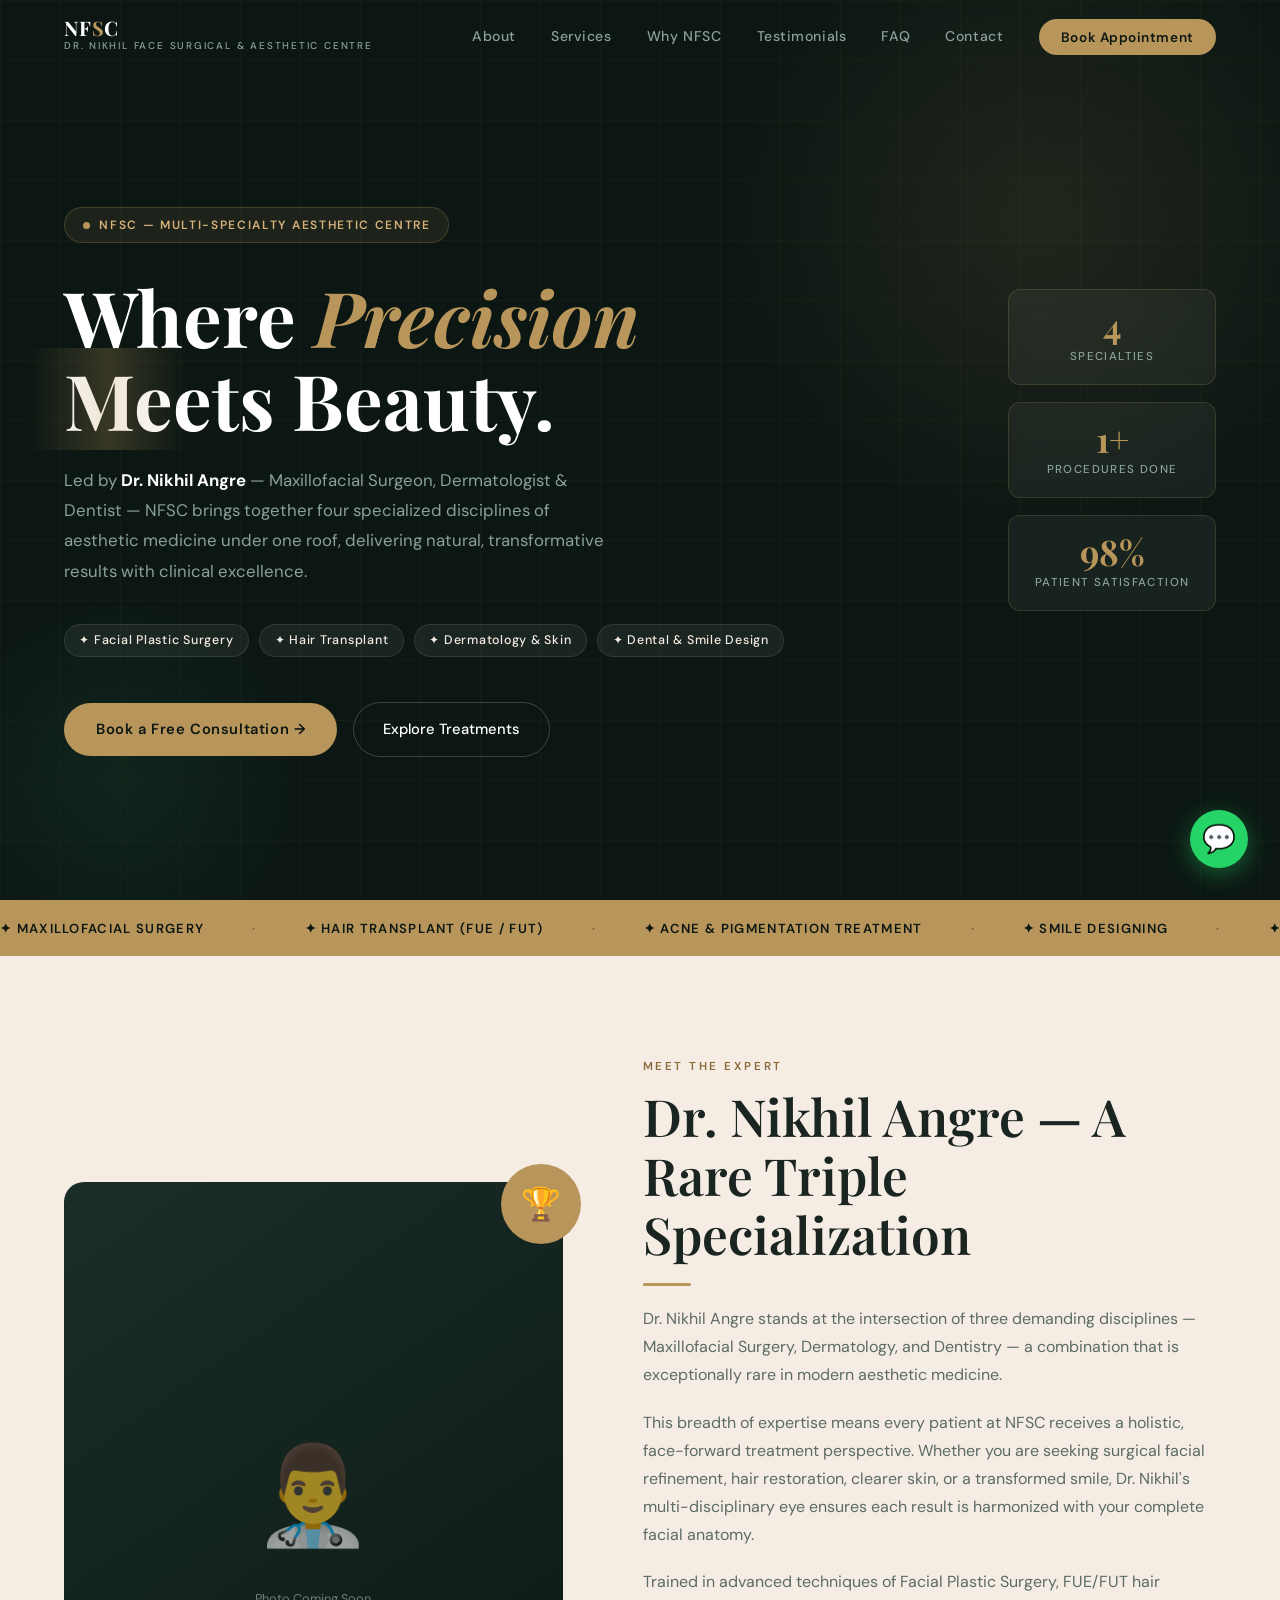
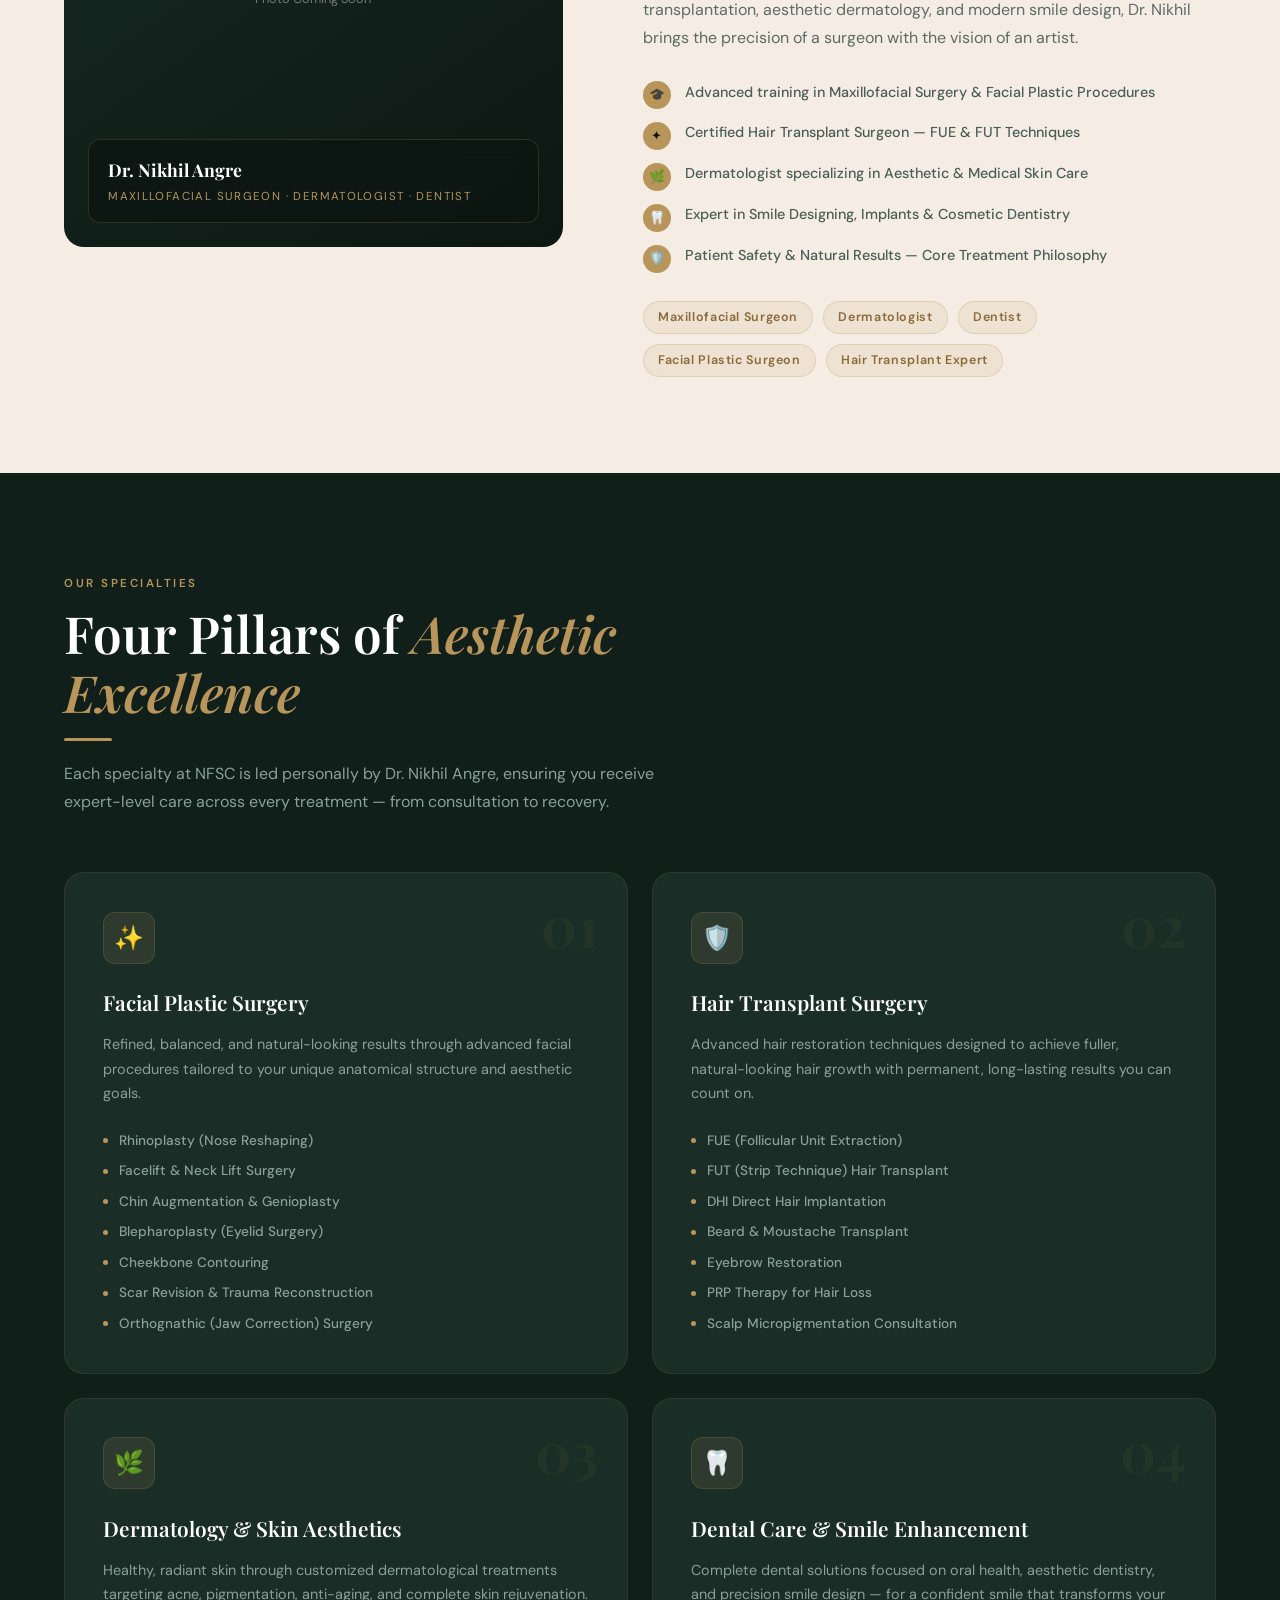
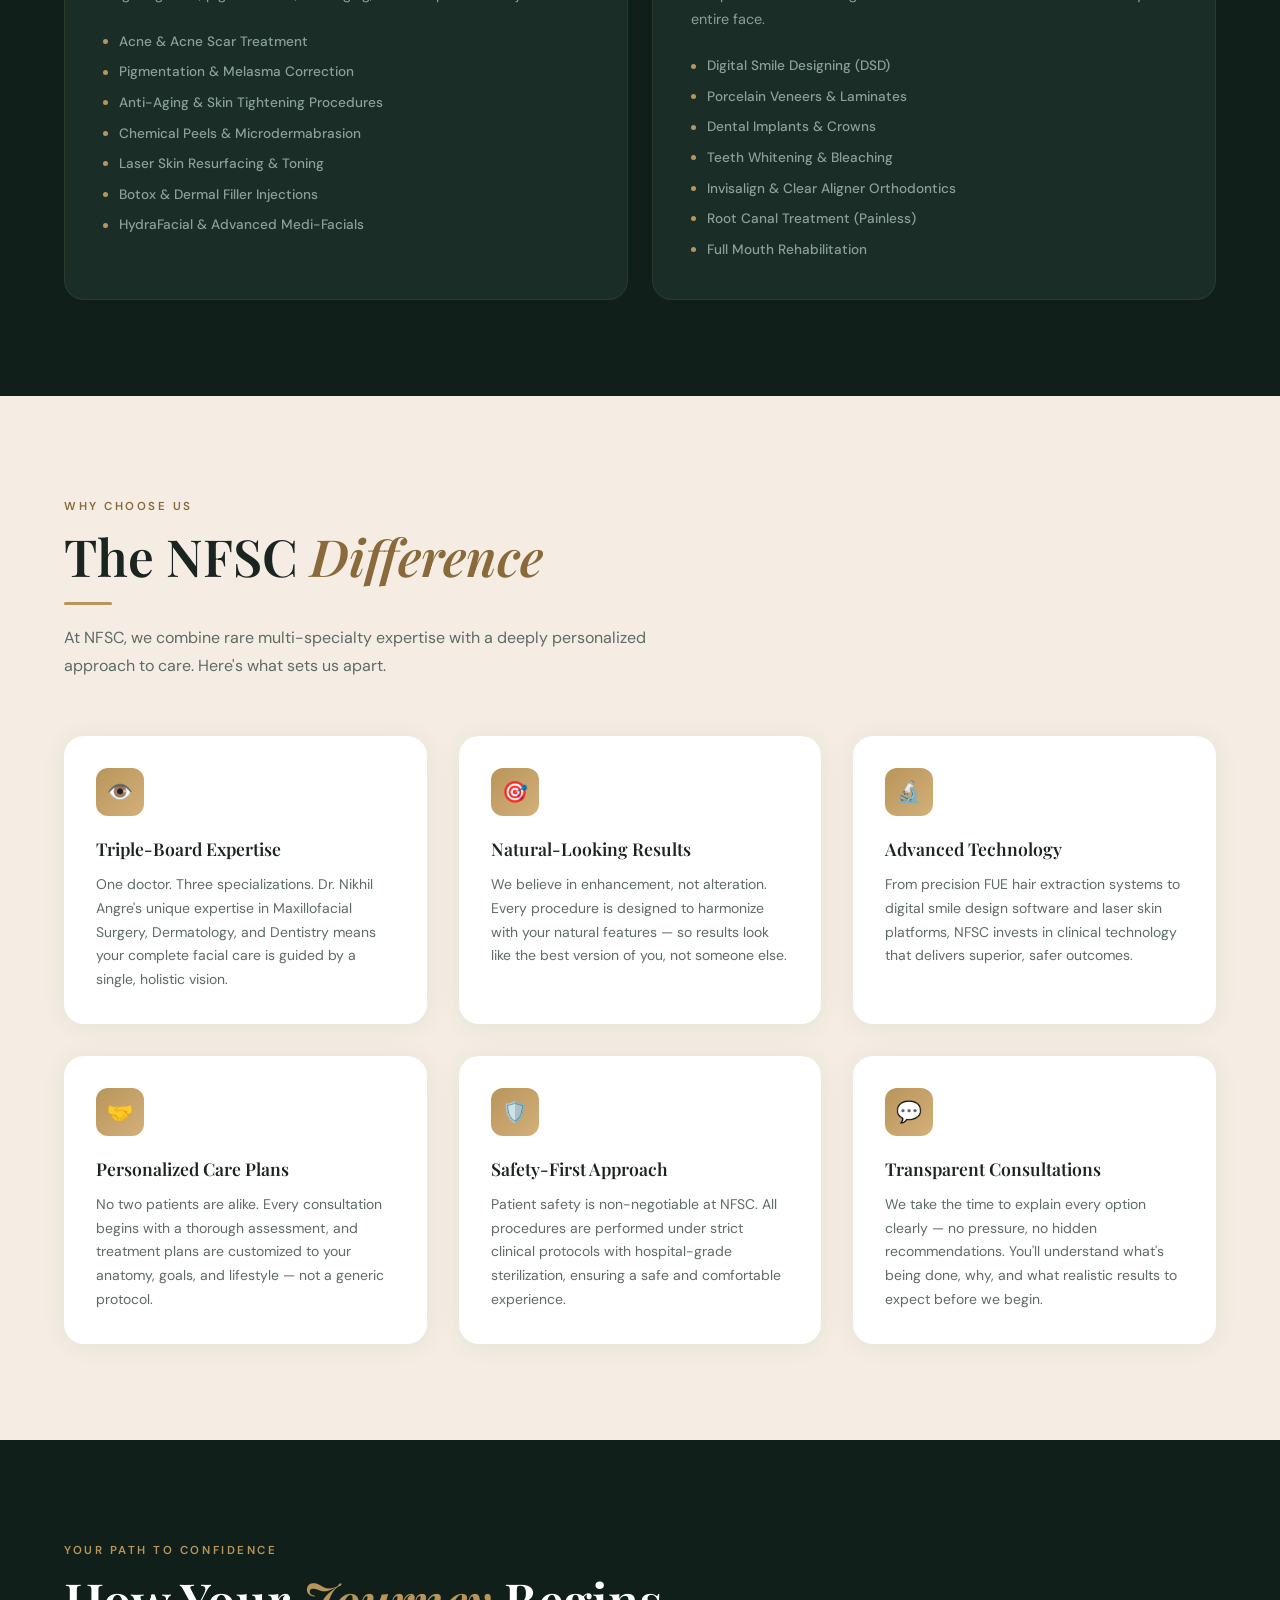
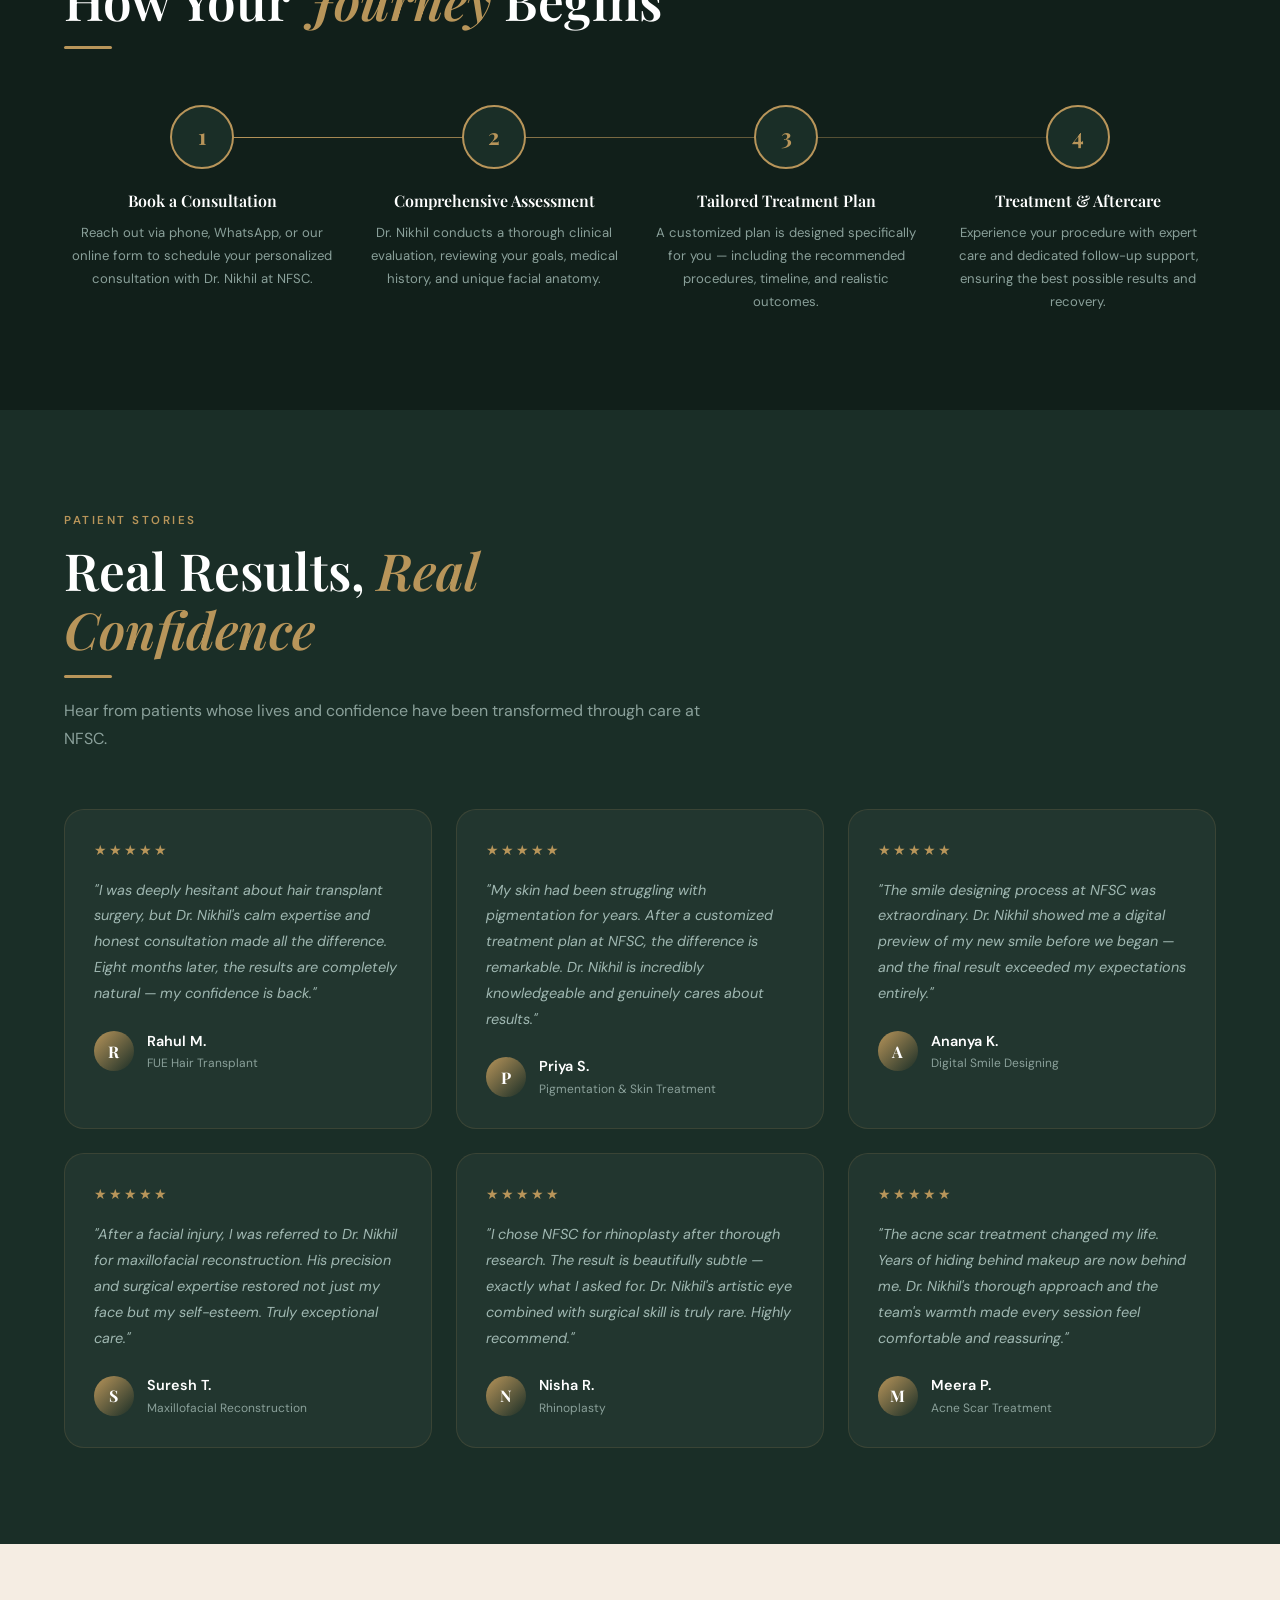
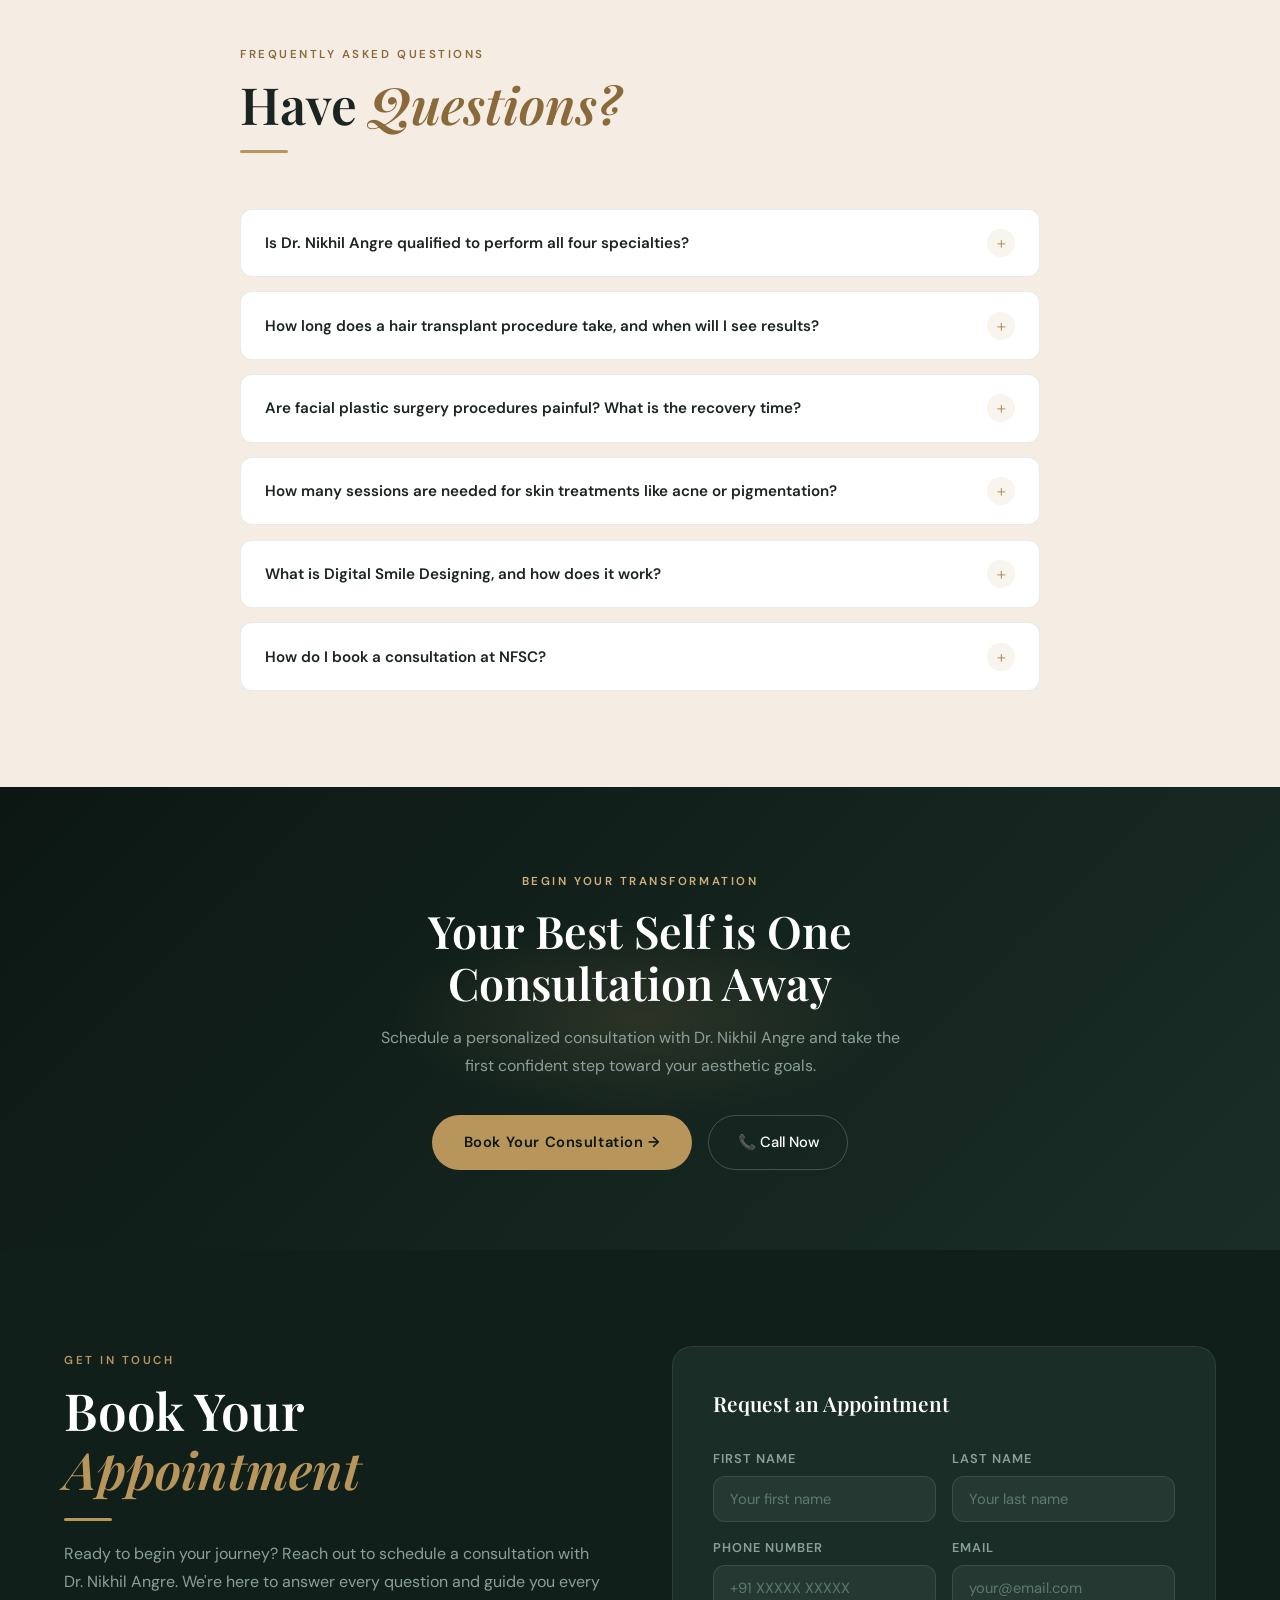
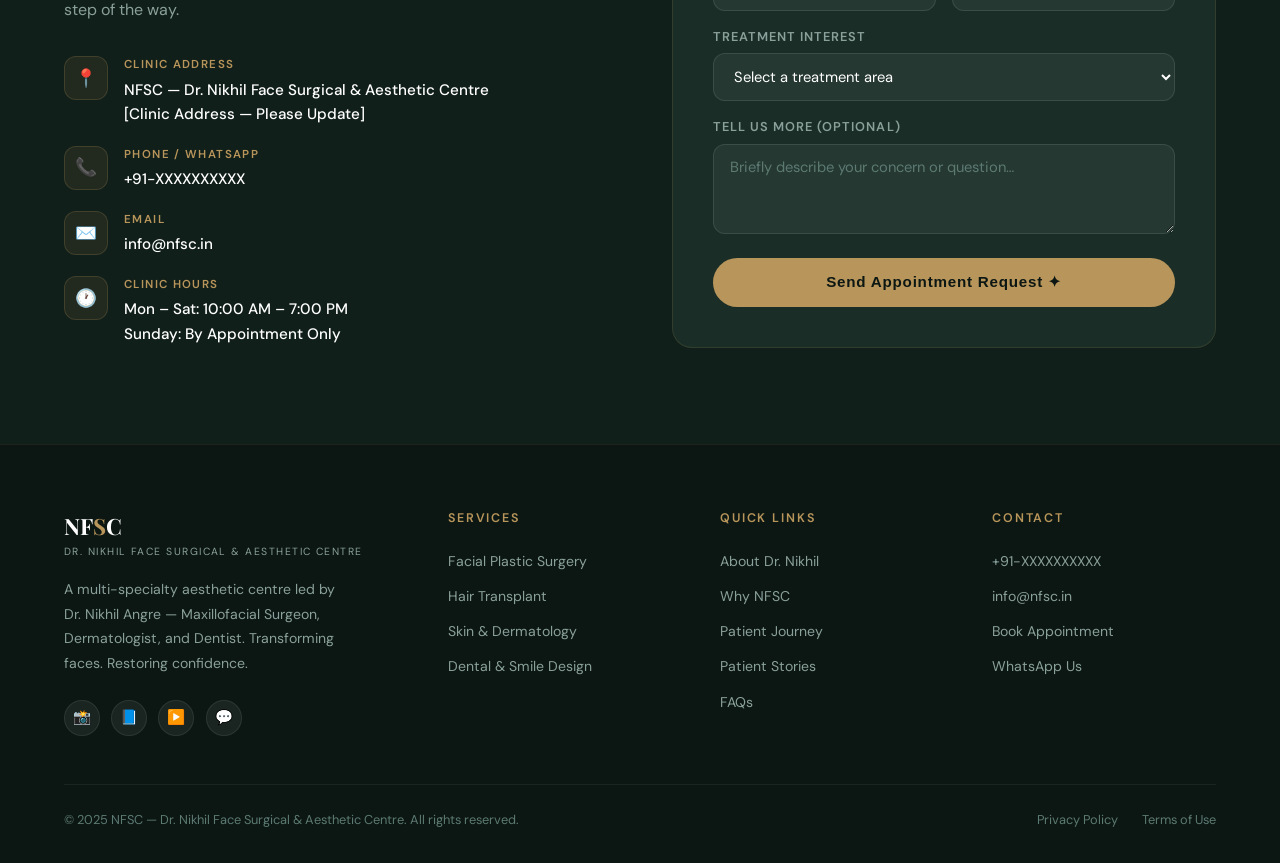
==== index.html @ 06b5d6fe "Rename index.html.html to index.html" ====
<!DOCTYPE html>
<html lang="en">
<head>
  <meta charset="UTF-8" />
  <meta name="viewport" content="width=device-width, initial-scale=1.0" />
  <title>NFSC | Dr. Nikhil Angre | Face Surgical & Aesthetic Centre</title>
  <meta name="description" content="NFSC – Dr. Nikhil Face Surgical & Aesthetic Centre. Expert Maxillofacial Surgery, Hair Transplant, Dermatology & Skin Care, and Dental Smile Enhancement by Dr. Nikhil Angre." />
  <meta name="keywords" content="Dr Nikhil Angre, NFSC, face surgical aesthetic centre, hair transplant, maxillofacial surgeon, dermatologist, dental, smile designing, skin care" />
  <link rel="preconnect" href="https://fonts.googleapis.com" />
  <link href="https://fonts.googleapis.com/css2?family=Playfair+Display:ital,wght@0,400;0,600;0,700;1,400;1,600&family=DM+Sans:opsz,wght@9..40,300;9..40,400;9..40,500;9..40,600&display=swap" rel="stylesheet" />
  <link rel="stylesheet" href="style.css" />
  <script type="application/ld+json">
  {
    "@context": "https://schema.org",
    "@type": "MedicalClinic",
    "name": "NFSC – Dr. Nikhil Face Surgical & Aesthetic Centre",
    "description": "Premium multi-specialty aesthetic centre offering Facial Plastic Surgery, Hair Transplant Surgery, Dermatology & Skin Aesthetics, and Dental Care & Smile Enhancement.",
    "url": "https://nfsc.in",
    "telephone": "+91-XXXXXXXXXX",
    "medicalSpecialty": ["Maxillofacial Surgery", "Dermatology", "Dentistry", "Hair Transplantation"],
    "physician": {
      "@type": "Physician",
      "name": "Dr. Nikhil Angre",
      "medicalSpecialty": ["Maxillofacial Surgery", "Dermatology", "Dentistry"]
    }
  }
  </script>
</head>
<body>

<div class="mobile-menu" id="mobileMenu">
  <button class="mobile-close" id="mobileClose">✕</button>
  <a href="#about" onclick="closeMobile()">About</a>
  <a href="#services" onclick="closeMobile()">Services</a>
  <a href="#why" onclick="closeMobile()">Why NFSC</a>
  <a href="#testimonials" onclick="closeMobile()">Testimonials</a>
  <a href="#faq" onclick="closeMobile()">FAQ</a>
  <a href="#contact" onclick="closeMobile()">Contact</a>
  <a href="#contact" class="btn-primary" onclick="closeMobile()" style="font-family:'DM Sans',sans-serif">Book Appointment</a>
</div>

<nav id="navbar">
  <a href="#" class="nav-logo">
    <span class="nav-logo-title">NF<span>S</span>C</span>
    <span class="nav-logo-sub">Dr. Nikhil Face Surgical & Aesthetic Centre</span>
  </a>
  <ul class="nav-links">
    <li><a href="#about">About</a></li>
    <li><a href="#services">Services</a></li>
    <li><a href="#why">Why NFSC</a></li>
    <li><a href="#testimonials">Testimonials</a></li>
    <li><a href="#faq">FAQ</a></li>
    <li><a href="#contact">Contact</a></li>
    <li><a href="#contact" class="nav-cta">Book Appointment</a></li>
  </ul>
  <div class="hamburger" id="hamburger" onclick="openMobile()">
    <span></span><span></span><span></span>
  </div>
</nav>

<section id="hero">
  <div class="hero-grid-bg"></div>
  <div class="hero-glow"></div>
  <div class="hero-glow2"></div>
  <div class="hero-content">
    <div class="hero-badge">
      <div class="hero-badge-dot"></div>
      <span>NFSC — Multi-Specialty Aesthetic Centre</span>
    </div>
    <h1 class="hero-title display">
      Where <em>Precision</em><br/>
      Meets <span class="hero-shimmer">Beauty.</span>
    </h1>
    <p class="hero-desc">
      Led by <strong style="color:var(--white)">Dr. Nikhil Angre</strong> — Maxillofacial Surgeon, Dermatologist & Dentist — NFSC brings together four specialized disciplines of aesthetic medicine under one roof, delivering natural, transformative results with clinical excellence.
    </p>
    <div class="hero-specialties">
      <span class="specialty-tag">✦ Facial Plastic Surgery</span>
      <span class="specialty-tag">✦ Hair Transplant</span>
      <span class="specialty-tag">✦ Dermatology & Skin</span>
      <span class="specialty-tag">✦ Dental & Smile Design</span>
    </div>
    <div class="hero-actions">
      <a href="#contact" class="btn-primary">Book a Free Consultation →</a>
      <a href="#services" class="btn-outline">Explore Treatments</a>
    </div>
  </div>
  <div class="hero-right">
    <div class="stat-pill">
      <div class="num">4</div>
      <div class="lbl">Specialties</div>
    </div>
    <div class="stat-pill">
      <div class="num">1K+</div>
      <div class="lbl">Procedures Done</div>
    </div>
    <div class="stat-pill">
      <div class="num">98%</div>
      <div class="lbl">Patient Satisfaction</div>
    </div>
  </div>
</section>

<div class="strip">
  <div class="strip-track" id="stripTrack">
    <div class="strip-item">✦ Maxillofacial Surgery</div>
    <div class="strip-item strip-sep">·</div>
    <div class="strip-item">✦ Hair Transplant (FUE / FUT)</div>
    <div class="strip-item strip-sep">·</div>
    <div class="strip-item">✦ Acne & Pigmentation Treatment</div>
    <div class="strip-item strip-sep">·</div>
    <div class="strip-item">✦ Smile Designing</div>
    <div class="strip-item strip-sep">·</div>
    <div class="strip-item">✦ Anti-Aging & Skin Rejuvenation</div>
    <div class="strip-item strip-sep">·</div>
    <div class="strip-item">✦ Dental Implants</div>
    <div class="strip-item strip-sep">·</div>
    <div class="strip-item">✦ Rhinoplasty & Chin Contouring</div>
    <div class="strip-item strip-sep">·</div>
    <div class="strip-item">✦ Laser Skin Treatments</div>
    <div class="strip-item strip-sep">·</div>
    <div class="strip-item">✦ Maxillofacial Surgery</div>
    <div class="strip-item strip-sep">·</div>
    <div class="strip-item">✦ Hair Transplant (FUE / FUT)</div>
    <div class="strip-item strip-sep">·</div>
    <div class="strip-item">✦ Acne & Pigmentation Treatment</div>
    <div class="strip-item strip-sep">·</div>
    <div class="strip-item">✦ Smile Designing</div>
    <div class="strip-item strip-sep">·</div>
    <div class="strip-item">✦ Anti-Aging & Skin Rejuvenation</div>
    <div class="strip-item strip-sep">·</div>
    <div class="strip-item">✦ Dental Implants</div>
    <div class="strip-item strip-sep">·</div>
    <div class="strip-item">✦ Rhinoplasty & Chin Contouring</div>
    <div class="strip-item strip-sep">·</div>
    <div class="strip-item">✦ Laser Skin Treatments</div>
    <div class="strip-item strip-sep">·</div>
  </div>
</div>

<section id="about" class="section-light">
  <div class="container">
    <div class="about-grid">
      <div class="about-photo-wrap fade-up">
        <div class="about-photo">
          <div class="about-photo-inner">
            <div class="doctor-icon">👨‍⚕️</div>
            <p style="color:rgba(255,255,255,0.4);font-size:0.8rem;">Photo Coming Soon</p>
          </div>
          <div class="about-photo-label">
            <div class="name">Dr. Nikhil Angre</div>
            <div class="title">Maxillofacial Surgeon · Dermatologist · Dentist</div>
          </div>
        </div>
        <div class="about-accent">🏆</div>
      </div>
      <div class="about-text fade-up">
        <span class="eyebrow">Meet the Expert</span>
        <h2>Dr. Nikhil Angre — A Rare Triple Specialization</h2>
        <div class="divider-line"></div>
        <p>Dr. Nikhil Angre stands at the intersection of three demanding disciplines — Maxillofacial Surgery, Dermatology, and Dentistry — a combination that is exceptionally rare in modern aesthetic medicine.</p>
        <p>This breadth of expertise means every patient at NFSC receives a holistic, face-forward treatment perspective. Whether you are seeking surgical facial refinement, hair restoration, clearer skin, or a transformed smile, Dr. Nikhil's multi-disciplinary eye ensures each result is harmonized with your complete facial anatomy.</p>
        <p>Trained in advanced techniques of Facial Plastic Surgery, FUE/FUT hair transplantation, aesthetic dermatology, and modern smile design, Dr. Nikhil brings the precision of a surgeon with the vision of an artist.</p>
        <ul class="credential-list">
          <li><span class="cred-icon">🎓</span> Advanced training in Maxillofacial Surgery & Facial Plastic Procedures</li>
          <li><span class="cred-icon">✦</span> Certified Hair Transplant Surgeon — FUE & FUT Techniques</li>
          <li><span class="cred-icon">🌿</span> Dermatologist specializing in Aesthetic & Medical Skin Care</li>
          <li><span class="cred-icon">🦷</span> Expert in Smile Designing, Implants & Cosmetic Dentistry</li>
          <li><span class="cred-icon">🛡️</span> Patient Safety & Natural Results — Core Treatment Philosophy</li>
        </ul>
        <div class="about-tags">
          <span class="about-tag">Maxillofacial Surgeon</span>
          <span class="about-tag">Dermatologist</span>
          <span class="about-tag">Dentist</span>
          <span class="about-tag">Facial Plastic Surgeon</span>
          <span class="about-tag">Hair Transplant Expert</span>
        </div>
      </div>
    </div>
  </div>
</section>

<section id="services" class="section-dark">
  <div class="container">
    <div class="section-header fade-up">
      <span class="eyebrow">Our Specialties</span>
      <h2>Four Pillars of <em class="display" style="font-style:italic;color:var(--amber)">Aesthetic Excellence</em></h2>
      <div class="divider-line"></div>
      <p>Each specialty at NFSC is led personally by Dr. Nikhil Angre, ensuring you receive expert-level care across every treatment — from consultation to recovery.</p>
    </div>
    <div class="services-grid">

      <div class="service-card fade-up">
        <div class="service-card-num">01</div>
        <div class="service-card-icon">✨</div>
        <h3>Facial Plastic Surgery</h3>
        <p>Refined, balanced, and natural-looking results through advanced facial procedures tailored to your unique anatomical structure and aesthetic goals.</p>
        <ul class="sub-service-list">
          <li>Rhinoplasty (Nose Reshaping)</li>
          <li>Facelift & Neck Lift Surgery</li>
          <li>Chin Augmentation & Genioplasty</li>
          <li>Blepharoplasty (Eyelid Surgery)</li>
          <li>Cheekbone Contouring</li>
          <li>Scar Revision & Trauma Reconstruction</li>
          <li>Orthognathic (Jaw Correction) Surgery</li>
        </ul>
      </div>

      <div class="service-card fade-up">
        <div class="service-card-num">02</div>
        <div class="service-card-icon">🛡️</div>
        <h3>Hair Transplant Surgery</h3>
        <p>Advanced hair restoration techniques designed to achieve fuller, natural-looking hair growth with permanent, long-lasting results you can count on.</p>
        <ul class="sub-service-list">
          <li>FUE (Follicular Unit Extraction)</li>
          <li>FUT (Strip Technique) Hair Transplant</li>
          <li>DHI Direct Hair Implantation</li>
          <li>Beard & Moustache Transplant</li>
          <li>Eyebrow Restoration</li>
          <li>PRP Therapy for Hair Loss</li>
          <li>Scalp Micropigmentation Consultation</li>
        </ul>
      </div>

      <div class="service-card fade-up">
        <div class="service-card-num">03</div>
        <div class="service-card-icon">🌿</div>
        <h3>Dermatology & Skin Aesthetics</h3>
        <p>Healthy, radiant skin through customized dermatological treatments targeting acne, pigmentation, anti-aging, and complete skin rejuvenation.</p>
        <ul class="sub-service-list">
          <li>Acne & Acne Scar Treatment</li>
          <li>Pigmentation & Melasma Correction</li>
          <li>Anti-Aging & Skin Tightening Procedures</li>
          <li>Chemical Peels & Microdermabrasion</li>
          <li>Laser Skin Resurfacing & Toning</li>
          <li>Botox & Dermal Filler Injections</li>
          <li>HydraFacial & Advanced Medi-Facials</li>
        </ul>
      </div>

      <div class="service-card fade-up">
        <div class="service-card-num">04</div>
        <div class="service-card-icon">🦷</div>
        <h3>Dental Care & Smile Enhancement</h3>
        <p>Complete dental solutions focused on oral health, aesthetic dentistry, and precision smile design — for a confident smile that transforms your entire face.</p>
        <ul class="sub-service-list">
          <li>Digital Smile Designing (DSD)</li>
          <li>Porcelain Veneers & Laminates</li>
          <li>Dental Implants & Crowns</li>
          <li>Teeth Whitening & Bleaching</li>
          <li>Invisalign & Clear Aligner Orthodontics</li>
          <li>Root Canal Treatment (Painless)</li>
          <li>Full Mouth Rehabilitation</li>
        </ul>
      </div>

    </div>
  </div>
</section>

<section id="why" class="section-light">
  <div class="container">
    <div class="section-header fade-up">
      <span class="eyebrow">Why Choose Us</span>
      <h2>The NFSC <em class="display" style="font-style:italic;color:#8A6A3A">Difference</em></h2>
      <div class="divider-line"></div>
      <p>At NFSC, we combine rare multi-specialty expertise with a deeply personalized approach to care. Here's what sets us apart.</p>
    </div>
    <div class="why-grid">
      <div class="why-card fade-up">
        <div class="why-icon">👁️</div>
        <h3>Triple-Board Expertise</h3>
        <p>One doctor. Three specializations. Dr. Nikhil Angre's unique expertise in Maxillofacial Surgery, Dermatology, and Dentistry means your complete facial care is guided by a single, holistic vision.</p>
      </div>
      <div class="why-card fade-up">
        <div class="why-icon">🎯</div>
        <h3>Natural-Looking Results</h3>
        <p>We believe in enhancement, not alteration. Every procedure is designed to harmonize with your natural features — so results look like the best version of you, not someone else.</p>
      </div>
      <div class="why-card fade-up">
        <div class="why-icon">🔬</div>
        <h3>Advanced Technology</h3>
        <p>From precision FUE hair extraction systems to digital smile design software and laser skin platforms, NFSC invests in clinical technology that delivers superior, safer outcomes.</p>
      </div>
      <div class="why-card fade-up">
        <div class="why-icon">🤝</div>
        <h3>Personalized Care Plans</h3>
        <p>No two patients are alike. Every consultation begins with a thorough assessment, and treatment plans are customized to your anatomy, goals, and lifestyle — not a generic protocol.</p>
      </div>
      <div class="why-card fade-up">
        <div class="why-icon">🛡️</div>
        <h3>Safety-First Approach</h3>
        <p>Patient safety is non-negotiable at NFSC. All procedures are performed under strict clinical protocols with hospital-grade sterilization, ensuring a safe and comfortable experience.</p>
      </div>
      <div class="why-card fade-up">
        <div class="why-icon">💬</div>
        <h3>Transparent Consultations</h3>
        <p>We take the time to explain every option clearly — no pressure, no hidden recommendations. You'll understand what's being done, why, and what realistic results to expect before we begin.</p>
      </div>
    </div>
  </div>
</section>

<section id="journey" class="section-dark">
  <div class="container">
    <div class="section-header fade-up" style="max-width:100%">
      <span class="eyebrow">Your Path to Confidence</span>
      <h2>How Your <em class="display" style="font-style:italic;color:var(--amber)">Journey</em> Begins</h2>
      <div class="divider-line"></div>
    </div>
    <div class="journey-steps">
      <div class="journey-step fade-up">
        <div class="step-circle">1</div>
        <h3>Book a Consultation</h3>
        <p>Reach out via phone, WhatsApp, or our online form to schedule your personalized consultation with Dr. Nikhil at NFSC.</p>
      </div>
      <div class="journey-step fade-up">
        <div class="step-circle">2</div>
        <h3>Comprehensive Assessment</h3>
        <p>Dr. Nikhil conducts a thorough clinical evaluation, reviewing your goals, medical history, and unique facial anatomy.</p>
      </div>
      <div class="journey-step fade-up">
        <div class="step-circle">3</div>
        <h3>Tailored Treatment Plan</h3>
        <p>A customized plan is designed specifically for you — including the recommended procedures, timeline, and realistic outcomes.</p>
      </div>
      <div class="journey-step fade-up">
        <div class="step-circle">4</div>
        <h3>Treatment & Aftercare</h3>
        <p>Experience your procedure with expert care and dedicated follow-up support, ensuring the best possible results and recovery.</p>
      </div>
    </div>
  </div>
</section>

<section id="testimonials" class="section-forest">
  <div class="container">
    <div class="section-header fade-up">
      <span class="eyebrow">Patient Stories</span>
      <h2>Real Results, <em class="display" style="font-style:italic;color:var(--amber)">Real Confidence</em></h2>
      <div class="divider-line"></div>
      <p>Hear from patients whose lives and confidence have been transformed through care at NFSC.</p>
    </div>
    <div class="testi-grid">
      <div class="testi-card fade-up">
        <div class="testi-stars">★★★★★</div>
        <p class="testi-text">"I was deeply hesitant about hair transplant surgery, but Dr. Nikhil's calm expertise and honest consultation made all the difference. Eight months later, the results are completely natural — my confidence is back."</p>
        <div class="testi-author">
          <div class="testi-avatar">R</div>
          <div>
            <div class="testi-name">Rahul M.</div>
            <div class="testi-proc">FUE Hair Transplant</div>
          </div>
        </div>
      </div>
      <div class="testi-card fade-up">
        <div class="testi-stars">★★★★★</div>
        <p class="testi-text">"My skin had been struggling with pigmentation for years. After a customized treatment plan at NFSC, the difference is remarkable. Dr. Nikhil is incredibly knowledgeable and genuinely cares about results."</p>
        <div class="testi-author">
          <div class="testi-avatar">P</div>
          <div>
            <div class="testi-name">Priya S.</div>
            <div class="testi-proc">Pigmentation & Skin Treatment</div>
          </div>
        </div>
      </div>
      <div class="testi-card fade-up">
        <div class="testi-stars">★★★★★</div>
        <p class="testi-text">"The smile designing process at NFSC was extraordinary. Dr. Nikhil showed me a digital preview of my new smile before we began — and the final result exceeded my expectations entirely."</p>
        <div class="testi-author">
          <div class="testi-avatar">A</div>
          <div>
            <div class="testi-name">Ananya K.</div>
            <div class="testi-proc">Digital Smile Designing</div>
          </div>
        </div>
      </div>
      <div class="testi-card fade-up">
        <div class="testi-stars">★★★★★</div>
        <p class="testi-text">"After a facial injury, I was referred to Dr. Nikhil for maxillofacial reconstruction. His precision and surgical expertise restored not just my face but my self-esteem. Truly exceptional care."</p>
        <div class="testi-author">
          <div class="testi-avatar">S</div>
          <div>
            <div class="testi-name">Suresh T.</div>
            <div class="testi-proc">Maxillofacial Reconstruction</div>
          </div>
        </div>
      </div>
      <div class="testi-card fade-up">
        <div class="testi-stars">★★★★★</div>
        <p class="testi-text">"I chose NFSC for rhinoplasty after thorough research. The result is beautifully subtle — exactly what I asked for. Dr. Nikhil's artistic eye combined with surgical skill is truly rare. Highly recommend."</p>
        <div class="testi-author">
          <div class="testi-avatar">N</div>
          <div>
            <div class="testi-name">Nisha R.</div>
            <div class="testi-proc">Rhinoplasty</div>
          </div>
        </div>
      </div>
      <div class="testi-card fade-up">
        <div class="testi-stars">★★★★★</div>
        <p class="testi-text">"The acne scar treatment changed my life. Years of hiding behind makeup are now behind me. Dr. Nikhil's thorough approach and the team's warmth made every session feel comfortable and reassuring."</p>
        <div class="testi-author">
          <div class="testi-avatar">M</div>
          <div>
            <div class="testi-name">Meera P.</div>
            <div class="testi-proc">Acne Scar Treatment</div>
          </div>
        </div>
      </div>
    </div>
  </div>
</section>

<section id="faq" class="section-light">
  <div class="container" style="max-width:800px">
    <div class="section-header fade-up">
      <span class="eyebrow">Frequently Asked Questions</span>
      <h2>Have <em class="display" style="font-style:italic;color:#8A6A3A">Questions?</em></h2>
      <div class="divider-line"></div>
    </div>
    <div class="faq-list">
      <div class="faq-item">
        <button class="faq-q" onclick="toggleFAQ(this)">
          Is Dr. Nikhil Angre qualified to perform all four specialties?
          <span class="faq-arrow">+</span>
        </button>
        <div class="faq-a">Yes. Dr. Nikhil Angre holds advanced qualifications and training across Maxillofacial Surgery, Dermatology, and Dentistry. His multi-specialty training allows him to approach each patient's aesthetic goals with a comprehensive understanding of facial anatomy, skin science, and dental structure — a combination that is extremely rare.</div>
      </div>
      <div class="faq-item">
        <button class="faq-q" onclick="toggleFAQ(this)">
          How long does a hair transplant procedure take, and when will I see results?
          <span class="faq-arrow">+</span>
        </button>
        <div class="faq-a">A typical FUE hair transplant session takes 6–8 hours depending on the number of grafts needed. Initial hair shedding (shock loss) is normal and occurs within 2–4 weeks. New hair growth begins around 3–4 months, with full, natural results typically visible at 12–15 months post-procedure.</div>
      </div>
      <div class="faq-item">
        <button class="faq-q" onclick="toggleFAQ(this)">
          Are facial plastic surgery procedures painful? What is the recovery time?
          <span class="faq-arrow">+</span>
        </button>
        <div class="faq-a">Procedures are performed under appropriate anesthesia, ensuring you experience no pain during the surgery. Recovery varies by procedure — minor treatments may require just a few days, while surgeries like rhinoplasty or facelift may have a recovery period of 2–3 weeks. Dr. Nikhil will discuss your specific recovery plan in detail during consultation.</div>
      </div>
      <div class="faq-item">
        <button class="faq-q" onclick="toggleFAQ(this)">
          How many sessions are needed for skin treatments like acne or pigmentation?
          <span class="faq-arrow">+</span>
        </button>
        <div class="faq-a">The number of sessions varies based on the skin concern, its severity, and your skin's response to treatment. Generally, most conditions like acne or pigmentation show significant improvement after 4–8 sessions. A personalized treatment schedule will be outlined during your skin consultation at NFSC.</div>
      </div>
      <div class="faq-item">
        <button class="faq-q" onclick="toggleFAQ(this)">
          What is Digital Smile Designing, and how does it work?
          <span class="faq-arrow">+</span>
        </button>
        <div class="faq-a">Digital Smile Designing (DSD) is a planning tool that uses photos and digital software to visualize your new smile before any dental work begins. Dr. Nikhil uses DSD to show you an accurate preview of proposed veneers, whitening, or alignment changes, allowing you to co-design your ideal smile with full transparency.</div>
      </div>
      <div class="faq-item">
        <button class="faq-q" onclick="toggleFAQ(this)">
          How do I book a consultation at NFSC?
          <span class="faq-arrow">+</span>
        </button>
        <div class="faq-a">You can book a consultation by filling in the contact form on this page, calling or WhatsApp messaging us directly at the number listed below, or visiting the clinic in person. We recommend booking in advance as appointments fill quickly. Initial consultations are conducted personally by Dr. Nikhil Angre.</div>
      </div>
    </div>
  </div>
</section>

<section id="cta-banner">
  <div class="cta-banner-glow"></div>
  <div class="container" style="text-align:center">
    <span class="eyebrow fade-up" style="color:var(--amber-lt)">Begin Your Transformation</span>
    <h2 class="fade-up" style="margin:0.8rem auto 1rem;max-width:680px">
      Your Best Self is One Consultation Away
    </h2>
    <p class="fade-up" style="max-width:520px;margin:0 auto 2.2rem;color:var(--mist)">Schedule a personalized consultation with Dr. Nikhil Angre and take the first confident step toward your aesthetic goals.</p>
    <div class="cta-actions fade-up">
      <a href="#contact" class="btn-primary">Book Your Consultation →</a>
      <a href="tel:+91XXXXXXXXXX" class="btn-outline">📞 Call Now</a>
    </div>
  </div>
</section>

<section id="contact" class="section-dark">
  <div class="container">
    <div class="contact-grid">
      <div class="contact-info fade-up">
        <span class="eyebrow">Get in Touch</span>
        <h2>Book Your <em class="display" style="font-style:italic;color:var(--amber)">Appointment</em></h2>
        <div class="divider-line"></div>
        <p>Ready to begin your journey? Reach out to schedule a consultation with Dr. Nikhil Angre. We're here to answer every question and guide you every step of the way.</p>
        <div class="contact-items">
          <div class="contact-item">
            <div class="contact-icon">📍</div>
            <div>
              <div class="contact-item-label">Clinic Address</div>
              <div class="contact-item-value">NFSC — Dr. Nikhil Face Surgical & Aesthetic Centre<br/>[Clinic Address — Please Update]</div>
            </div>
          </div>
          <div class="contact-item">
            <div class="contact-icon">📞</div>
            <div>
              <div class="contact-item-label">Phone / WhatsApp</div>
              <div class="contact-item-value"><a href="tel:+91XXXXXXXXXX">+91-XXXXXXXXXX</a></div>
            </div>
          </div>
          <div class="contact-item">
            <div class="contact-icon">✉️</div>
            <div>
              <div class="contact-item-label">Email</div>
              <div class="contact-item-value"><a href="mailto:info@nfsc.in">info@nfsc.in</a></div>
            </div>
          </div>
          <div class="contact-item">
            <div class="contact-icon">🕐</div>
            <div>
              <div class="contact-item-label">Clinic Hours</div>
              <div class="contact-item-value">Mon – Sat: 10:00 AM – 7:00 PM<br/>Sunday: By Appointment Only</div>
            </div>
          </div>
        </div>
      </div>
      <div class="contact-form-wrap fade-up">
        <div class="form-title">Request an Appointment</div>
        <div class="form-row">
          <div class="form-group">
            <label>First Name</label>
            <input type="text" placeholder="Your first name" />
          </div>
          <div class="form-group">
            <label>Last Name</label>
            <input type="text" placeholder="Your last name" />
          </div>
        </div>
        <div class="form-row">
          <div class="form-group">
            <label>Phone Number</label>
            <input type="tel" placeholder="+91 XXXXX XXXXX" />
          </div>
          <div class="form-group">
            <label>Email</label>
            <input type="email" placeholder="your@email.com" />
          </div>
        </div>
        <div class="form-group">
          <label>Treatment Interest</label>
          <select>
            <option value="" disabled selected>Select a treatment area</option>
            <option>Facial Plastic Surgery</option>
            <option>Hair Transplant Surgery</option>
            <option>Dermatology & Skin Treatment</option>
            <option>Dental Care & Smile Designing</option>
            <option>General Consultation</option>
          </select>
        </div>
        <div class="form-group">
          <label>Tell Us More (Optional)</label>
          <textarea placeholder="Briefly describe your concern or question…"></textarea>
        </div>
        <button class="form-submit" onclick="handleSubmit(this)">Send Appointment Request ✦</button>
      </div>
    </div>
  </div>
</section>

<footer>
  <div class="container">
    <div class="footer-grid">
      <div class="footer-brand">
        <div>
          <div class="footer-logo-text">NF<span>S</span>C</div>
          <div class="footer-logo-sub">Dr. Nikhil Face Surgical & Aesthetic Centre</div>
        </div>
        <p>A multi-specialty aesthetic centre led by Dr. Nikhil Angre — Maxillofacial Surgeon, Dermatologist, and Dentist. Transforming faces. Restoring confidence.</p>
        <div class="social-row">
          <a class="social-link" href="#" title="Instagram" aria-label="Instagram">📸</a>
          <a class="social-link" href="#" title="Facebook" aria-label="Facebook">📘</a>
          <a class="social-link" href="#" title="YouTube" aria-label="YouTube">▶️</a>
          <a class="social-link" href="#" title="WhatsApp" aria-label="WhatsApp">💬</a>
        </div>
      </div>
      <div class="footer-col">
        <h4>Services</h4>
        <ul>
          <li><a href="#services">Facial Plastic Surgery</a></li>
          <li><a href="#services">Hair Transplant</a></li>
          <li><a href="#services">Skin & Dermatology</a></li>
          <li><a href="#services">Dental & Smile Design</a></li>
        </ul>
      </div>
      <div class="footer-col">
        <h4>Quick Links</h4>
        <ul>
          <li><a href="#about">About Dr. Nikhil</a></li>
          <li><a href="#why">Why NFSC</a></li>
          <li><a href="#journey">Patient Journey</a></li>
          <li><a href="#testimonials">Patient Stories</a></li>
          <li><a href="#faq">FAQs</a></li>
        </ul>
      </div>
      <div class="footer-col">
        <h4>Contact</h4>
        <ul>
          <li><a href="tel:+91XXXXXXXXXX">+91-XXXXXXXXXX</a></li>
          <li><a href="mailto:info@nfsc.in">info@nfsc.in</a></li>
          <li><a href="#">Book Appointment</a></li>
          <li><a href="#">WhatsApp Us</a></li>
        </ul>
      </div>
    </div>
    <div class="footer-bottom">
      <p>© 2025 NFSC — Dr. Nikhil Face Surgical & Aesthetic Centre. All rights reserved.</p>
      <div style="display:flex;gap:1.5rem">
        <a href="#">Privacy Policy</a>
        <a href="#">Terms of Use</a>
      </div>
    </div>
  </div>
</footer>

<a href="https://wa.me/91XXXXXXXXXX?text=Hello%20NFSC%2C%20I%20would%20like%20to%20book%20a%20consultation%20with%20Dr.%20Nikhil%20Angre." class="whatsapp-btn" target="_blank" rel="noopener" aria-label="Chat on WhatsApp">
  💬
  <span class="whatsapp-tooltip">Chat with Us</span>
</a>

<script src="script.js"></script>
</body>
</html>
---- style.css ----
*, *::before, *::after { box-sizing: border-box; margin: 0; padding: 0; }

:root {
  --deep:       #0C1713;
  --deep2:      #111F1A;
  --forest:     #1A2E27;
  --amber:      #B8955A;
  --amber-lt:   #D4B07A;
  --amber-xlt:  #EDD9B4;
  --ivory:      #F5EDE3;
  --ivory2:     #EDE4D8;
  --white:      #FFFFFF;
  --mist:       #8AA09A;
  --mist2:      #5C7A72;
  --text-dark:  #1A2421;
  --radius:     12px;
  --radius-lg:  20px;
  --transition: 0.4s cubic-bezier(0.23, 1, 0.32, 1);
}

html { scroll-behavior: smooth; }

body {
  font-family: 'DM Sans', sans-serif;
  background: var(--deep);
  color: var(--white);
  overflow-x: hidden;
  line-height: 1.6;
}

/* ─── TYPOGRAPHY ─────────────────────────────────── */
.display { font-family: 'Playfair Display', serif; }
.eyebrow {
  font-size: 0.72rem;
  letter-spacing: 0.22em;
  text-transform: uppercase;
  font-weight: 600;
  color: var(--amber);
}
h1 { font-family: 'Playfair Display', serif; font-size: clamp(2.6rem, 6vw, 4.8rem); line-height: 1.08; font-weight: 700; }
h2 { font-family: 'Playfair Display', serif; font-size: clamp(2rem, 4vw, 3.2rem); line-height: 1.15; font-weight: 600; }
h3 { font-family: 'Playfair Display', serif; font-size: clamp(1.35rem, 2.5vw, 1.75rem); font-weight: 600; }
p  { font-size: 1rem; line-height: 1.75; color: var(--mist); font-weight: 400; }

/* ─── NAVBAR ─────────────────────────────────────── */
nav {
  position: fixed; top: 0; left: 0; right: 0; z-index: 100;
  padding: 1.1rem 5%;
  display: flex; align-items: center; justify-content: space-between;
  transition: background var(--transition), box-shadow var(--transition);
}
nav.scrolled {
  background: rgba(12,23,19,0.96);
  backdrop-filter: blur(18px);
  box-shadow: 0 1px 0 rgba(184,149,90,0.15);
}
.nav-logo {
  display: flex; flex-direction: column; gap: 0.05rem; text-decoration: none;
}
.nav-logo-title {
  font-family: 'Playfair Display', serif;
  font-size: 1.25rem; font-weight: 700;
  color: var(--white); letter-spacing: 0.04em;
  line-height: 1;
}
.nav-logo-title span { color: var(--amber); }
.nav-logo-sub {
  font-size: 0.62rem; letter-spacing: 0.18em;
  text-transform: uppercase; color: var(--mist); font-weight: 500;
}
.nav-links {
  display: flex; gap: 2.2rem; list-style: none;
  align-items: center;
}
.nav-links a {
  font-size: 0.88rem; color: var(--mist); text-decoration: none;
  font-weight: 500; letter-spacing: 0.04em;
  transition: color 0.25s;
}
.nav-links a:hover { color: var(--white); }
.nav-cta {
  background: var(--amber); color: var(--deep)!important;
  padding: 0.6rem 1.4rem; border-radius: 50px;
  font-weight: 600!important; font-size: 0.85rem!important;
  letter-spacing: 0.05em;
  transition: background 0.25s, transform 0.25s!important;
}
.nav-cta:hover { background: var(--amber-lt)!important; transform: translateY(-1px); }
.hamburger { display: none; flex-direction: column; gap: 5px; cursor: pointer; padding: 4px; }
.hamburger span { width: 24px; height: 2px; background: var(--white); border-radius: 2px; transition: all 0.3s; display: block; }

/* ─── HERO ───────────────────────────────────────── */
#hero {
  min-height: 100vh;
  background: var(--deep);
  position: relative; overflow: hidden;
  display: flex; align-items: center;
  padding: 10rem 5% 6rem;
}
.hero-grid-bg {
  position: absolute; inset: 0; z-index: 0;
  background-image:
    linear-gradient(rgba(184,149,90,0.04) 1px, transparent 1px),
    linear-gradient(90deg, rgba(184,149,90,0.04) 1px, transparent 1px);
  background-size: 60px 60px;
}
.hero-glow {
  position: absolute; top: -120px; right: -100px;
  width: 680px; height: 680px;
  background: radial-gradient(circle, rgba(184,149,90,0.12) 0%, transparent 65%);
  pointer-events: none; z-index: 0;
}
.hero-glow2 {
  position: absolute; bottom: -80px; left: -80px;
  width: 400px; height: 400px;
  background: radial-gradient(circle, rgba(26,65,48,0.35) 0%, transparent 65%);
  pointer-events: none; z-index: 0;
}
.hero-content { position: relative; z-index: 2; max-width: 780px; }
.hero-badge {
  display: inline-flex; align-items: center; gap: 0.6rem;
  background: rgba(184,149,90,0.1); border: 1px solid rgba(184,149,90,0.25);
  border-radius: 50px; padding: 0.45rem 1.1rem;
  margin-bottom: 2rem;
}
.hero-badge-dot { width: 7px; height: 7px; border-radius: 50%; background: var(--amber); animation: pulse-dot 2s infinite; }
@keyframes pulse-dot {
  0%,100% { opacity: 1; transform: scale(1); }
  50% { opacity: 0.5; transform: scale(1.3); }
}
.hero-badge span { font-size: 0.75rem; letter-spacing: 0.14em; text-transform: uppercase; color: var(--amber-lt); font-weight: 600; }
.hero-title { margin-bottom: 1.5rem; }
.hero-title em { font-style: italic; color: var(--amber); }
.hero-shimmer {
  position: relative; display: inline;
}
.hero-shimmer::after {
  content: '';
  position: absolute; top: 0; left: -100%;
  width: 60%; height: 100%;
  background: linear-gradient(90deg, transparent, rgba(184,149,90,0.25), transparent);
  animation: shimmer 4s 1.2s ease-in-out infinite;
  pointer-events: none;
}
@keyframes shimmer {
  0% { left: -100%; }
  60%,100% { left: 140%; }
}
.hero-desc {
  font-size: 1.05rem; color: var(--mist); max-width: 560px;
  margin-bottom: 2.4rem; line-height: 1.8;
}
.hero-specialties {
  display: flex; flex-wrap: wrap; gap: 0.65rem; margin-bottom: 2.8rem;
}
.specialty-tag {
  font-size: 0.78rem; font-weight: 500; letter-spacing: 0.06em;
  color: var(--ivory); background: rgba(255,255,255,0.06);
  border: 1px solid rgba(255,255,255,0.1); border-radius: 50px;
  padding: 0.35rem 0.9rem;
}
.hero-actions { display: flex; gap: 1rem; flex-wrap: wrap; align-items: center; }
.btn-primary {
  display: inline-flex; align-items: center; gap: 0.5rem;
  background: var(--amber); color: var(--deep);
  font-weight: 600; font-size: 0.92rem;
  padding: 0.9rem 2rem; border-radius: 50px;
  text-decoration: none; border: none; cursor: pointer;
  transition: all var(--transition);
  letter-spacing: 0.04em;
}
.btn-primary:hover {
  background: var(--amber-lt);
  transform: translateY(-2px);
  box-shadow: 0 12px 32px rgba(184,149,90,0.35);
}
.btn-outline {
  display: inline-flex; align-items: center; gap: 0.5rem;
  background: transparent; color: var(--white);
  font-weight: 500; font-size: 0.92rem;
  padding: 0.9rem 1.8rem; border-radius: 50px;
  text-decoration: none; border: 1px solid rgba(255,255,255,0.2);
  cursor: pointer; transition: all var(--transition);
}
.btn-outline:hover {
  border-color: var(--amber); color: var(--amber);
  transform: translateY(-2px);
}
.hero-right {
  position: absolute; right: 5%; top: 50%; transform: translateY(-50%);
  z-index: 2; display: flex; flex-direction: column; gap: 1.1rem;
}
.stat-pill {
  background: rgba(255,255,255,0.05);
  border: 1px solid rgba(184,149,90,0.2);
  backdrop-filter: blur(10px);
  border-radius: var(--radius);
  padding: 1.1rem 1.6rem;
  text-align: center; min-width: 145px;
}
.stat-pill .num {
  font-family: 'Playfair Display', serif;
  font-size: 2.2rem; font-weight: 700;
  color: var(--amber); line-height: 1;
}
.stat-pill .lbl {
  font-size: 0.72rem; letter-spacing: 0.12em;
  text-transform: uppercase; color: var(--mist);
  font-weight: 500; margin-top: 0.3rem;
}

/* ─── SPECIALTY STRIP ────────────────────────────── */
.strip {
  background: var(--amber);
  padding: 1.1rem 0;
  overflow: hidden;
}
.strip-track {
  display: flex; gap: 3rem;
  animation: scroll-strip 28s linear infinite;
  white-space: nowrap;
}
.strip-item {
  display: flex; align-items: center; gap: 0.7rem;
  font-size: 0.82rem; font-weight: 600;
  color: var(--deep); letter-spacing: 0.1em; text-transform: uppercase;
  flex-shrink: 0;
}
.strip-sep { opacity: 0.4; }
@keyframes scroll-strip {
  0% { transform: translateX(0); }
  100% { transform: translateX(-50%); }
}

/* ─── SECTION COMMONS ────────────────────────────── */
section { padding: 6rem 5%; }
.section-light { background: var(--ivory); color: var(--text-dark); }
.section-light p { color: #5C6B65; }
.section-light .eyebrow { color: #8A6A3A; }
.section-dark { background: var(--deep2); }
.section-forest { background: var(--forest); }
.section-header { max-width: 640px; margin-bottom: 3.5rem; }
.section-header h2 { margin: 0.6rem 0 1rem; }
.divider-line {
  width: 48px; height: 3px;
  background: var(--amber); border-radius: 2px;
  margin: 1rem 0 1.2rem;
}
.container { max-width: 1200px; margin: 0 auto; }

/* ─── ABOUT ──────────────────────────────────────── */
#about { background: var(--ivory); }
.about-grid {
  display: grid; grid-template-columns: 1fr 1.15fr;
  gap: 5rem; align-items: center;
}
.about-photo-wrap {
  position: relative;
}
.about-photo {
  width: 100%; aspect-ratio: 3/4;
  background: linear-gradient(145deg, var(--forest), var(--deep));
  border-radius: var(--radius-lg);
  display: flex; align-items: center; justify-content: center;
  overflow: hidden; position: relative;
}
.about-photo-inner {
  text-align: center; padding: 2rem;
}
.doctor-icon {
  font-size: 6rem; margin-bottom: 1rem; opacity: 0.6;
}
.about-photo-label {
  position: absolute; bottom: 1.5rem; left: 1.5rem; right: 1.5rem;
  background: rgba(12,23,19,0.85); backdrop-filter: blur(10px);
  border: 1px solid rgba(184,149,90,0.2);
  border-radius: var(--radius); padding: 1rem 1.2rem;
}
.about-photo-label .name {
  font-family: 'Playfair Display', serif;
  font-size: 1.1rem; font-weight: 700; color: var(--white);
}
.about-photo-label .title {
  font-size: 0.72rem; color: var(--amber); letter-spacing: 0.12em;
  text-transform: uppercase; margin-top: 0.2rem;
}
.about-accent {
  position: absolute; top: -18px; right: -18px;
  width: 80px; height: 80px;
  background: var(--amber); border-radius: 50%;
  display: flex; align-items: center; justify-content: center;
  font-size: 2rem;
}
.about-text h2 { color: var(--text-dark); margin: 0.6rem 0 1.2rem; }
.about-text p { color: #5C6B65; margin-bottom: 1.2rem; }
.credential-list { list-style: none; margin: 1.8rem 0; display: flex; flex-direction: column; gap: 0.75rem; }
.credential-list li {
  display: flex; align-items: flex-start; gap: 0.9rem;
  font-size: 0.9rem; color: #4A5E57; font-weight: 500;
}
.cred-icon {
  width: 28px; height: 28px; border-radius: 50%;
  background: var(--amber); display: flex; align-items: center;
  justify-content: center; font-size: 0.8rem; flex-shrink: 0;
  color: var(--deep); margin-top: 0.05rem;
}
.about-tags { display: flex; flex-wrap: wrap; gap: 0.6rem; margin-top: 1.5rem; }
.about-tag {
  font-size: 0.78rem; font-weight: 600; letter-spacing: 0.05em;
  background: rgba(184,149,90,0.12); color: #8A6A3A;
  border: 1px solid rgba(184,149,90,0.25);
  padding: 0.35rem 0.9rem; border-radius: 50px;
}

/* ─── SERVICES ───────────────────────────────────── */
#services { background: var(--deep2); }
.services-grid {
  display: grid;
  grid-template-columns: repeat(2, 1fr);
  gap: 1.5rem;
}
.service-card {
  background: var(--forest);
  border: 1px solid rgba(184,149,90,0.12);
  border-radius: var(--radius-lg);
  padding: 2.4rem;
  transition: all var(--transition);
  position: relative; overflow: hidden;
  cursor: pointer;
}
.service-card::before {
  content: '';
  position: absolute; top: 0; left: 0; right: 0; height: 3px;
  background: linear-gradient(90deg, var(--amber), var(--amber-lt));
  transform: scaleX(0); transform-origin: left;
  transition: transform var(--transition);
}
.service-card:hover { transform: translateY(-6px); border-color: rgba(184,149,90,0.35); }
.service-card:hover::before { transform: scaleX(1); }
.service-card-icon {
  width: 52px; height: 52px; border-radius: var(--radius);
  background: rgba(184,149,90,0.12); border: 1px solid rgba(184,149,90,0.2);
  display: flex; align-items: center; justify-content: center;
  font-size: 1.5rem; margin-bottom: 1.4rem;
}
.service-card h3 { color: var(--white); margin-bottom: 0.8rem; font-size: 1.3rem; }
.service-card > p { font-size: 0.9rem; color: var(--mist); margin-bottom: 1.5rem; line-height: 1.7; }
.sub-service-list { list-style: none; display: flex; flex-direction: column; gap: 0.55rem; }
.sub-service-list li {
  display: flex; align-items: center; gap: 0.65rem;
  font-size: 0.85rem; color: #8AA09A; font-weight: 500;
}
.sub-service-list li::before {
  content: '';
  width: 5px; height: 5px; border-radius: 50%;
  background: var(--amber); flex-shrink: 0;
}
.service-card-num {
  position: absolute; top: 1.5rem; right: 1.8rem;
  font-family: 'Playfair Display', serif;
  font-size: 3.5rem; font-weight: 700;
  color: rgba(184,149,90,0.06); line-height: 1;
  user-select: none;
}

/* ─── WHY NFSC ───────────────────────────────────── */
#why { background: var(--ivory); }
.why-grid {
  display: grid; grid-template-columns: repeat(3, 1fr);
  gap: 2rem; margin-top: 0.5rem;
}
.why-card {
  padding: 2rem; border-radius: var(--radius-lg);
  background: var(--white);
  box-shadow: 0 2px 24px rgba(26,65,48,0.07);
  transition: all var(--transition);
}
.why-card:hover { transform: translateY(-4px); box-shadow: 0 12px 36px rgba(26,65,48,0.13); }
.why-icon {
  width: 48px; height: 48px;
  background: linear-gradient(135deg, var(--amber), var(--amber-lt));
  border-radius: var(--radius);
  display: flex; align-items: center; justify-content: center;
  font-size: 1.3rem; margin-bottom: 1.2rem;
}
.why-card h3 { font-size: 1.1rem; color: var(--text-dark); margin-bottom: 0.6rem; }
.why-card p { font-size: 0.875rem; line-height: 1.7; }

/* ─── JOURNEY ────────────────────────────────────── */
#journey { background: var(--deep2); }
.journey-steps {
  display: grid; grid-template-columns: repeat(4, 1fr);
  gap: 1rem; position: relative; margin-top: 1rem;
}
.journey-steps::before {
  content: '';
  position: absolute;
  top: 32px; left: calc(12.5% + 16px); right: calc(12.5% + 16px);
  height: 1px;
  background: linear-gradient(90deg, var(--amber) 0%, rgba(184,149,90,0.2) 100%);
}
.journey-step { text-align: center; padding: 0 0.5rem; position: relative; }
.step-circle {
  width: 64px; height: 64px; border-radius: 50%;
  background: var(--forest);
  border: 2px solid var(--amber);
  display: flex; align-items: center; justify-content: center;
  margin: 0 auto 1.2rem;
  font-family: 'Playfair Display', serif;
  font-size: 1.4rem; font-weight: 700; color: var(--amber);
  position: relative; z-index: 1;
}
.journey-step h3 { font-size: 1rem; color: var(--white); margin-bottom: 0.5rem; }
.journey-step p { font-size: 0.82rem; color: var(--mist); }

/* ─── TESTIMONIALS ───────────────────────────────── */
#testimonials { background: var(--forest); }
.testi-grid {
  display: grid; grid-template-columns: repeat(3, 1fr);
  gap: 1.5rem;
}
.testi-card {
  background: rgba(255,255,255,0.04);
  border: 1px solid rgba(184,149,90,0.15);
  border-radius: var(--radius-lg);
  padding: 1.8rem;
  transition: all var(--transition);
}
.testi-card:hover { background: rgba(255,255,255,0.07); border-color: rgba(184,149,90,0.3); }
.testi-stars { color: var(--amber); font-size: 0.9rem; margin-bottom: 1rem; letter-spacing: 2px; }
.testi-text {
  font-size: 0.9rem; color: #A0B8B2; line-height: 1.8;
  margin-bottom: 1.4rem; font-style: italic;
}
.testi-author { display: flex; align-items: center; gap: 0.8rem; }
.testi-avatar {
  width: 40px; height: 40px; border-radius: 50%;
  background: linear-gradient(135deg, var(--amber), var(--forest));
  display: flex; align-items: center; justify-content: center;
  font-family: 'Playfair Display', serif; font-weight: 700;
  color: var(--white); font-size: 1rem;
}
.testi-name { font-weight: 600; font-size: 0.9rem; color: var(--white); }
.testi-proc { font-size: 0.75rem; color: var(--mist); margin-top: 0.1rem; }

/* ─── FAQ ────────────────────────────────────────── */
#faq { background: var(--ivory); }
.faq-list { display: flex; flex-direction: column; gap: 0.9rem; }
.faq-item {
  background: var(--white);
  border: 1px solid rgba(26,65,48,0.1);
  border-radius: var(--radius);
  overflow: hidden;
}
.faq-q {
  width: 100%; display: flex; justify-content: space-between; align-items: center;
  padding: 1.2rem 1.5rem;
  background: none; border: none; cursor: pointer; text-align: left;
  font-family: 'DM Sans', sans-serif;
  font-size: 0.95rem; font-weight: 600; color: var(--text-dark);
  transition: all 0.25s;
}
.faq-q:hover { color: #7A5A2A; }
.faq-arrow {
  width: 28px; height: 28px; border-radius: 50%;
  background: rgba(184,149,90,0.1); display: flex;
  align-items: center; justify-content: center;
  flex-shrink: 0; transition: transform 0.3s, background 0.3s;
  color: var(--amber); font-size: 1.1rem; font-weight: 300;
}
.faq-item.open .faq-arrow { transform: rotate(45deg); background: var(--amber); color: var(--deep); }
.faq-a {
  max-height: 0; overflow: hidden;
  transition: max-height 0.4s ease, padding 0.3s;
  padding: 0 1.5rem;
  font-size: 0.88rem; color: #5C6B65; line-height: 1.75;
}
.faq-item.open .faq-a { max-height: 300px; padding: 0 1.5rem 1.2rem; }

/* ─── CTA BANNER ─────────────────────────────────── */
#cta-banner {
  background: linear-gradient(135deg, var(--deep) 0%, var(--forest) 100%);
  padding: 5rem 5%; text-align: center; position: relative; overflow: hidden;
}
.cta-banner-glow {
  position: absolute; top: 50%; left: 50%; transform: translate(-50%, -50%);
  width: 500px; height: 200px;
  background: radial-gradient(ellipse, rgba(184,149,90,0.15) 0%, transparent 70%);
  pointer-events: none;
}
#cta-banner h2 { font-size: clamp(1.8rem, 3.5vw, 2.8rem); margin-bottom: 1rem; position: relative; z-index: 1; }
#cta-banner p { color: var(--mist); margin-bottom: 2.2rem; position: relative; z-index: 1; }
.cta-actions { display: flex; gap: 1rem; justify-content: center; flex-wrap: wrap; position: relative; z-index: 1; }

/* ─── CONTACT ────────────────────────────────────── */
#contact { background: var(--deep2); }
.contact-grid {
  display: grid; grid-template-columns: 1fr 1fr;
  gap: 4rem; align-items: start;
}
.contact-info h2 { margin: 0.6rem 0 1.2rem; }
.contact-info p { color: var(--mist); margin-bottom: 2rem; }
.contact-items { display: flex; flex-direction: column; gap: 1.2rem; }
.contact-item {
  display: flex; align-items: flex-start; gap: 1rem;
}
.contact-icon {
  width: 44px; height: 44px; flex-shrink: 0;
  background: rgba(184,149,90,0.1);
  border: 1px solid rgba(184,149,90,0.2);
  border-radius: var(--radius); display: flex;
  align-items: center; justify-content: center; font-size: 1.1rem;
}
.contact-item-label { font-size: 0.72rem; letter-spacing: 0.12em; text-transform: uppercase; color: var(--amber); margin-bottom: 0.2rem; font-weight: 600; }
.contact-item-value { font-size: 0.95rem; color: var(--white); font-weight: 500; }
.contact-item-value a { color: var(--white); text-decoration: none; }
.contact-item-value a:hover { color: var(--amber); }
.contact-form-wrap {
  background: var(--forest);
  border: 1px solid rgba(184,149,90,0.15);
  border-radius: var(--radius-lg);
  padding: 2.5rem;
}
.form-title {
  font-family: 'Playfair Display', serif;
  font-size: 1.3rem; font-weight: 600;
  color: var(--white); margin-bottom: 1.8rem;
}
.form-row { display: grid; grid-template-columns: 1fr 1fr; gap: 1rem; }
.form-group { display: flex; flex-direction: column; gap: 0.4rem; margin-bottom: 1rem; }
.form-group label { font-size: 0.8rem; font-weight: 600; letter-spacing: 0.08em; color: var(--mist); text-transform: uppercase; }
.form-group input, .form-group select, .form-group textarea {
  background: rgba(255,255,255,0.05);
  border: 1px solid rgba(255,255,255,0.1);
  border-radius: var(--radius);
  padding: 0.75rem 1rem; color: var(--white);
  font-family: 'DM Sans', sans-serif; font-size: 0.92rem;
  transition: border-color 0.25s;
  width: 100%;
}
.form-group input:focus, .form-group select:focus, .form-group textarea:focus {
  outline: none; border-color: var(--amber);
}
.form-group input::placeholder, .form-group textarea::placeholder { color: var(--mist2); }
.form-group select { cursor: pointer; }
.form-group select option { background: var(--deep2); color: var(--white); }
.form-group textarea { resize: vertical; min-height: 90px; }
.form-submit {
  width: 100%; padding: 0.95rem; background: var(--amber); color: var(--deep);
  border: none; border-radius: 50px; font-size: 0.95rem; font-weight: 700;
  cursor: pointer; letter-spacing: 0.05em; transition: all var(--transition);
  margin-top: 0.5rem;
}
.form-submit:hover {
  background: var(--amber-lt);
  transform: translateY(-2px);
  box-shadow: 0 10px 30px rgba(184,149,90,0.4);
}

/* ─── WHATSAPP FLOAT ─────────────────────────────── */
.whatsapp-btn {
  position: fixed; bottom: 2rem; right: 2rem;
  width: 58px; height: 58px; border-radius: 50%;
  background: #25D366; color: #fff;
  display: flex; align-items: center; justify-content: center;
  font-size: 1.7rem; text-decoration: none; z-index: 200;
  box-shadow: 0 6px 24px rgba(37,211,102,0.4);
  transition: transform 0.3s, box-shadow 0.3s;
}
.whatsapp-btn:hover { transform: scale(1.1); box-shadow: 0 10px 32px rgba(37,211,102,0.55); }
.whatsapp-tooltip {
  position: absolute; right: 70px; top: 50%; transform: translateY(-50%);
  background: var(--deep); color: var(--white); font-size: 0.8rem;
  padding: 0.4rem 0.9rem; border-radius: 50px; white-space: nowrap;
  opacity: 0; transition: opacity 0.3s; pointer-events: none;
}
.whatsapp-btn:hover .whatsapp-tooltip { opacity: 1; }

/* ─── FOOTER ─────────────────────────────────────── */
footer {
  background: var(--deep); padding: 4rem 5% 2rem;
  border-top: 1px solid rgba(184,149,90,0.1);
}
.footer-grid {
  display: grid; grid-template-columns: 1.5fr 1fr 1fr 1fr;
  gap: 3rem; margin-bottom: 3rem;
}
.footer-brand p { font-size: 0.88rem; color: var(--mist); margin: 1rem 0 1.5rem; max-width: 280px; }
.footer-logo-text {
  font-family: 'Playfair Display', serif;
  font-size: 1.4rem; font-weight: 700; color: var(--white);
}
.footer-logo-text span { color: var(--amber); }
.footer-logo-sub { font-size: 0.65rem; letter-spacing: 0.14em; text-transform: uppercase; color: var(--mist); }
.social-row { display: flex; gap: 0.7rem; }
.social-link {
  width: 36px; height: 36px; border-radius: 50%;
  background: rgba(255,255,255,0.06); border: 1px solid rgba(255,255,255,0.08);
  display: flex; align-items: center; justify-content: center;
  text-decoration: none; font-size: 0.9rem;
  transition: all 0.25s; color: var(--mist);
}
.social-link:hover { background: var(--amber); border-color: var(--amber); color: var(--deep); }
.footer-col h4 {
  font-size: 0.78rem; letter-spacing: 0.15em; text-transform: uppercase;
  color: var(--amber); font-weight: 600; margin-bottom: 1.2rem;
}
.footer-col ul { list-style: none; display: flex; flex-direction: column; gap: 0.6rem; }
.footer-col ul li a {
  text-decoration: none; font-size: 0.88rem; color: var(--mist);
  transition: color 0.25s;
}
.footer-col ul li a:hover { color: var(--white); }
.footer-bottom {
  border-top: 1px solid rgba(255,255,255,0.06); padding-top: 1.5rem;
  display: flex; justify-content: space-between; align-items: center;
  flex-wrap: wrap; gap: 0.5rem;
}
.footer-bottom p, .footer-bottom a { font-size: 0.8rem; color: var(--mist2); }
.footer-bottom a { text-decoration: none; }
.footer-bottom a:hover { color: var(--amber); }

/* ─── MOBILE NAV MENU ────────────────────────────── */
.mobile-menu {
  position: fixed; top: 0; left: 0; right: 0; bottom: 0;
  background: var(--deep); z-index: 99;
  display: flex; flex-direction: column; align-items: center; justify-content: center;
  gap: 2rem;
  transform: translateX(-100%); transition: transform 0.4s ease;
}
.mobile-menu.open { transform: translateX(0); }
.mobile-menu a {
  font-family: 'Playfair Display', serif; font-size: 2rem;
  color: var(--white); text-decoration: none; text-align: center;
  transition: color 0.25s;
}
.mobile-menu a:hover { color: var(--amber); }
.mobile-close {
  position: absolute; top: 1.5rem; right: 1.5rem;
  background: none; border: none; color: var(--white);
  font-size: 2rem; cursor: pointer;
}

/* ─── ANIMATIONS ─────────────────────────────────── */
.fade-up {
  opacity: 0; transform: translateY(30px);
  transition: opacity 0.7s ease, transform 0.7s ease;
}
.fade-up.visible { opacity: 1; transform: translateY(0); }

/* ─── RESPONSIVE ─────────────────────────────────── */
@media (max-width: 1024px) {
  .footer-grid { grid-template-columns: 1fr 1fr; }
  .services-grid { gap: 1rem; }
}
@media (max-width: 900px) {
  .hero-right { display: none; }
  .about-grid { grid-template-columns: 1fr; gap: 3rem; }
  .about-photo { aspect-ratio: 5/3; }
  .services-grid { grid-template-columns: 1fr; }
  .why-grid { grid-template-columns: 1fr 1fr; }
  .journey-steps { grid-template-columns: 1fr 1fr; gap: 2rem; }
  .journey-steps::before { display: none; }
  .testi-grid { grid-template-columns: 1fr; }
  .contact-grid { grid-template-columns: 1fr; }
  .footer-grid { grid-template-columns: 1fr 1fr; }
  .nav-links { display: none; }
  .hamburger { display: flex; }
}
@media (max-width: 600px) {
  section { padding: 4rem 5%; }
  .why-grid { grid-template-columns: 1fr; }
  .journey-steps { grid-template-columns: 1fr; }
  .form-row { grid-template-columns: 1fr; }
  .footer-grid { grid-template-columns: 1fr; gap: 2rem; }
  .hero-actions { flex-direction: column; }
  .btn-primary, .btn-outline { width: 100%; justify-content: center; }
}
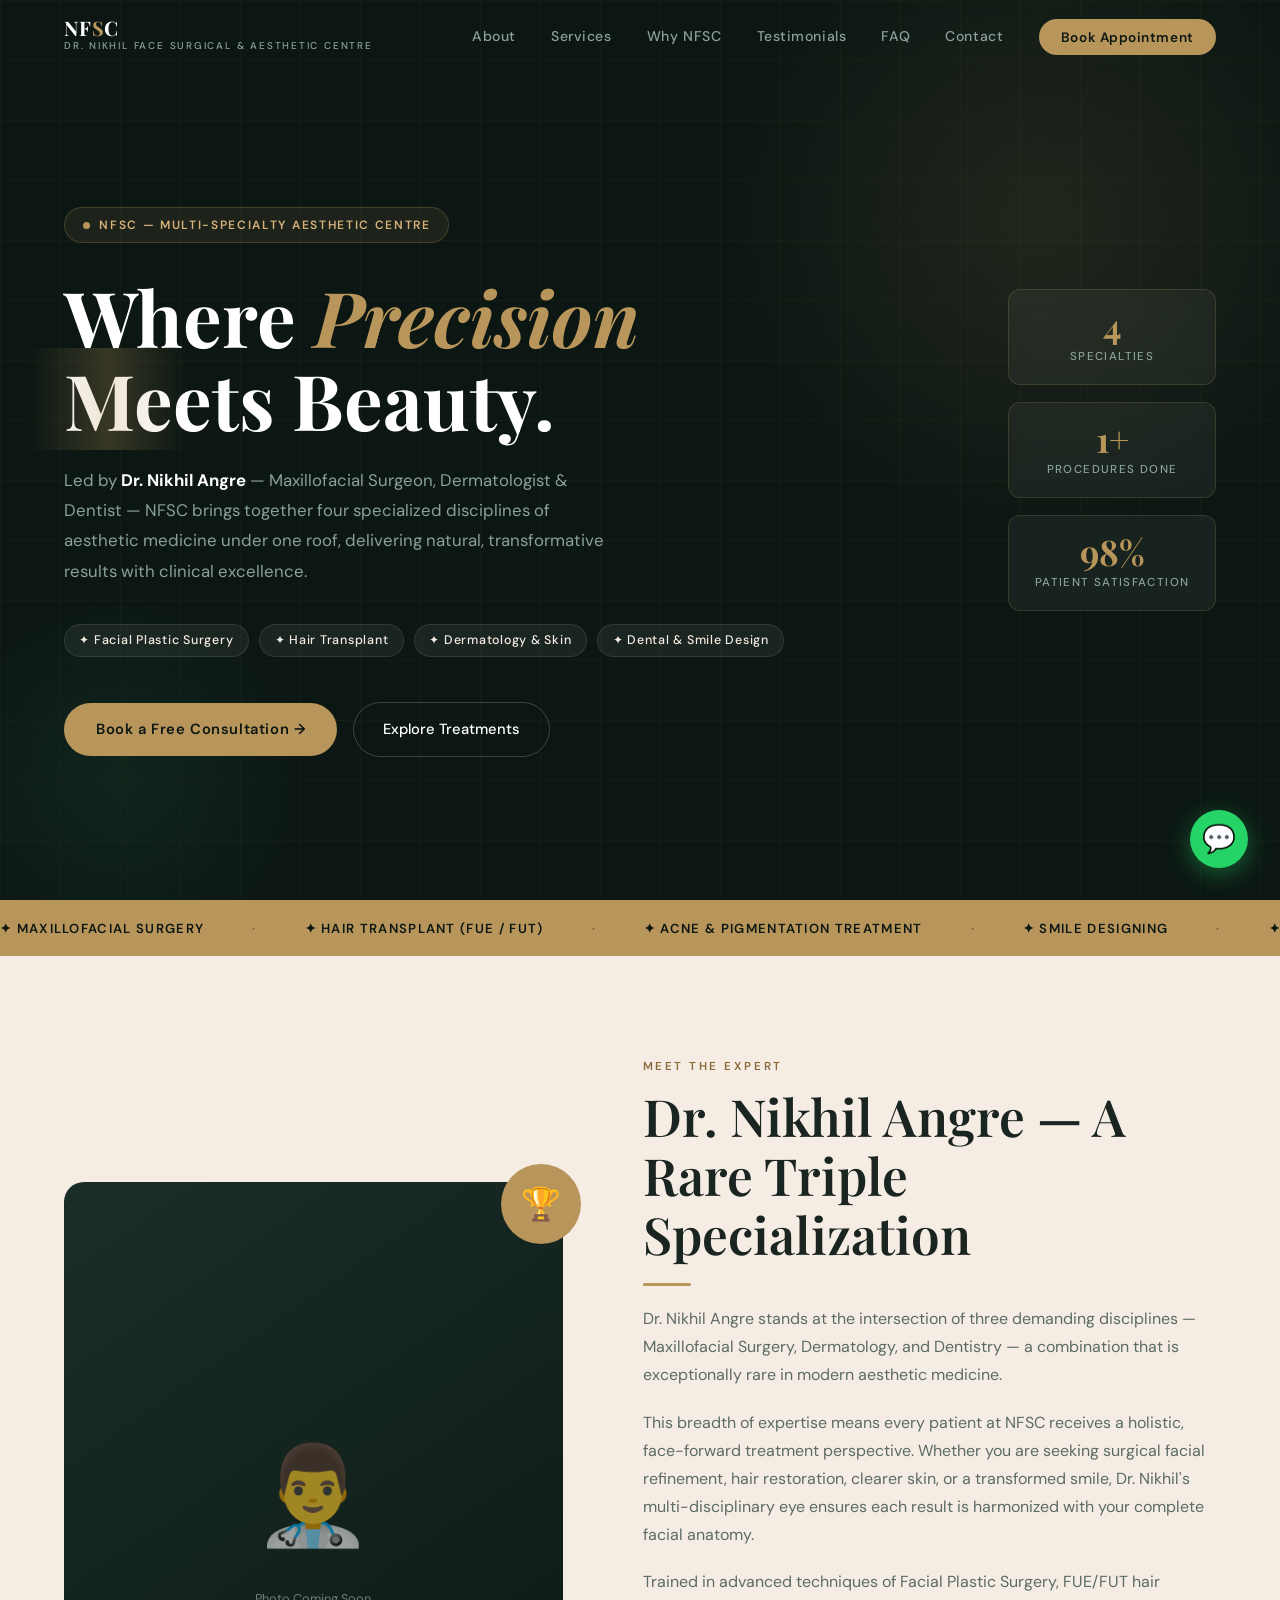
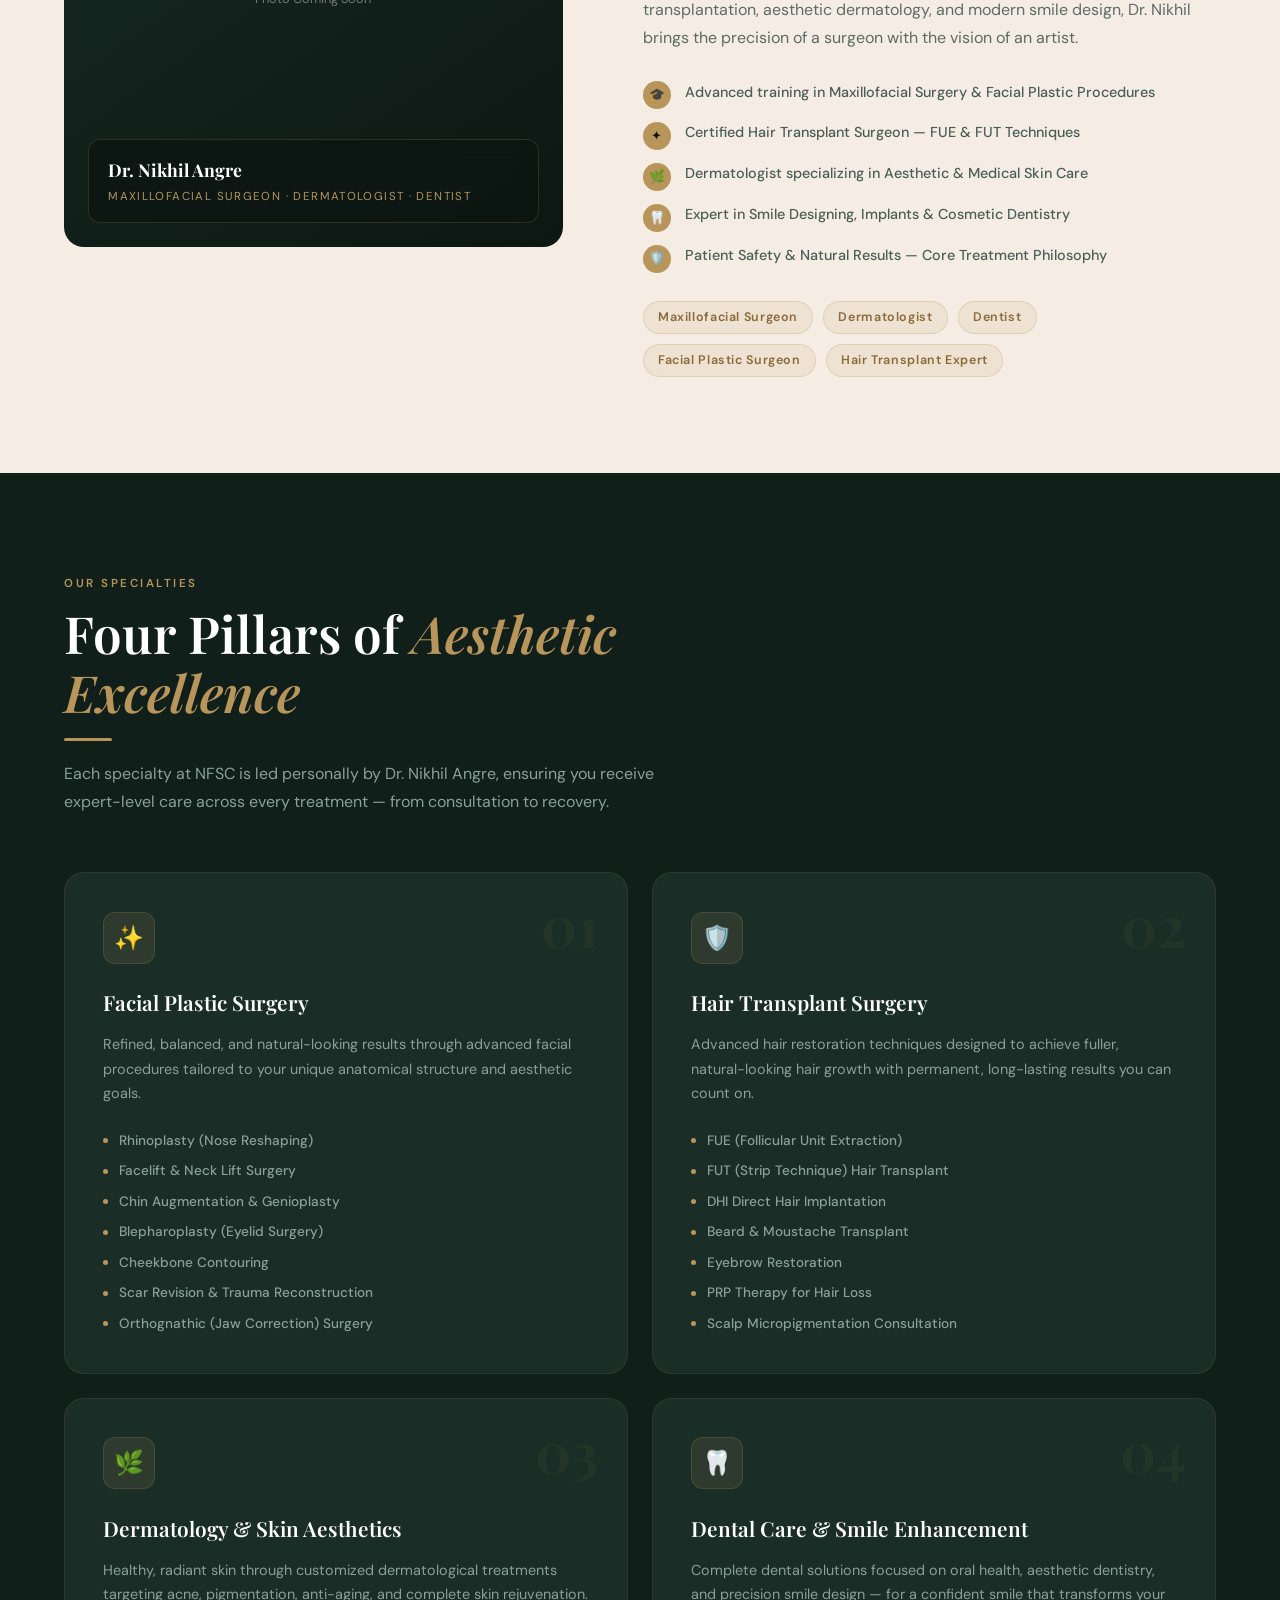
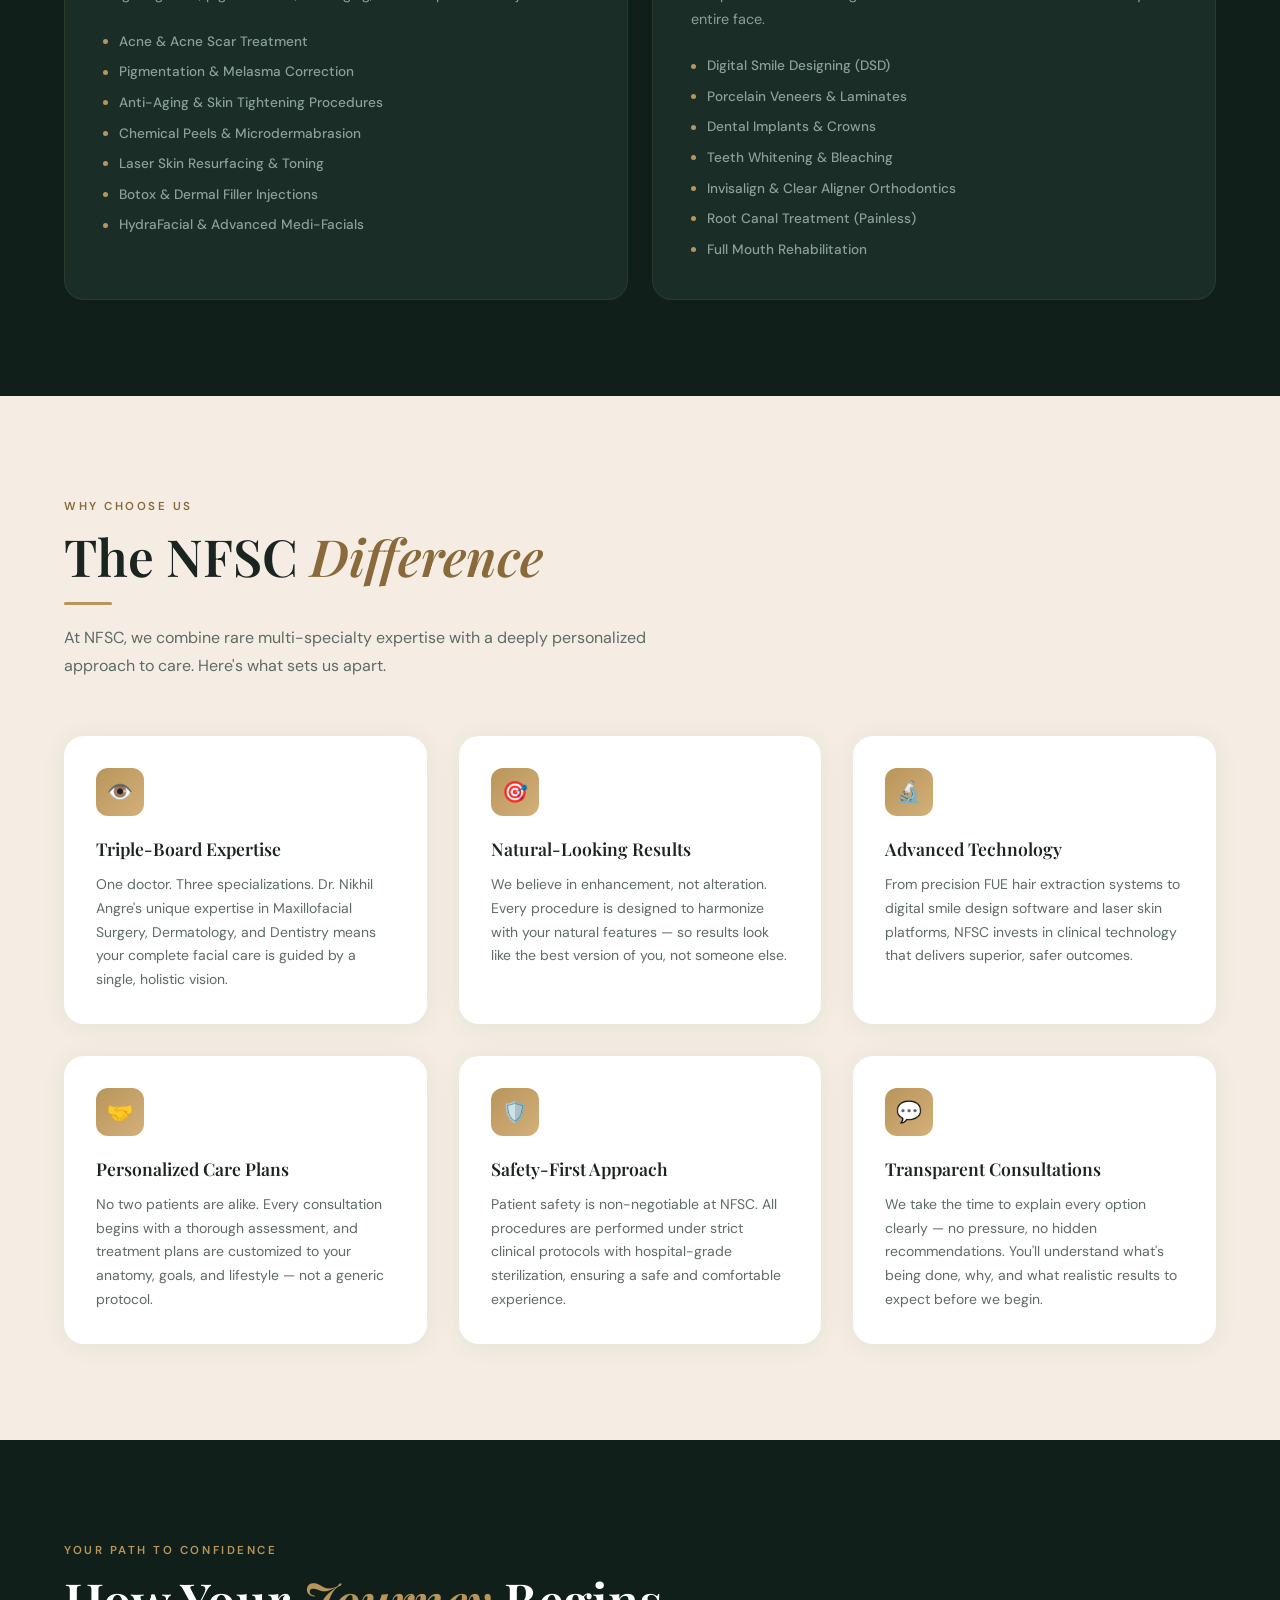
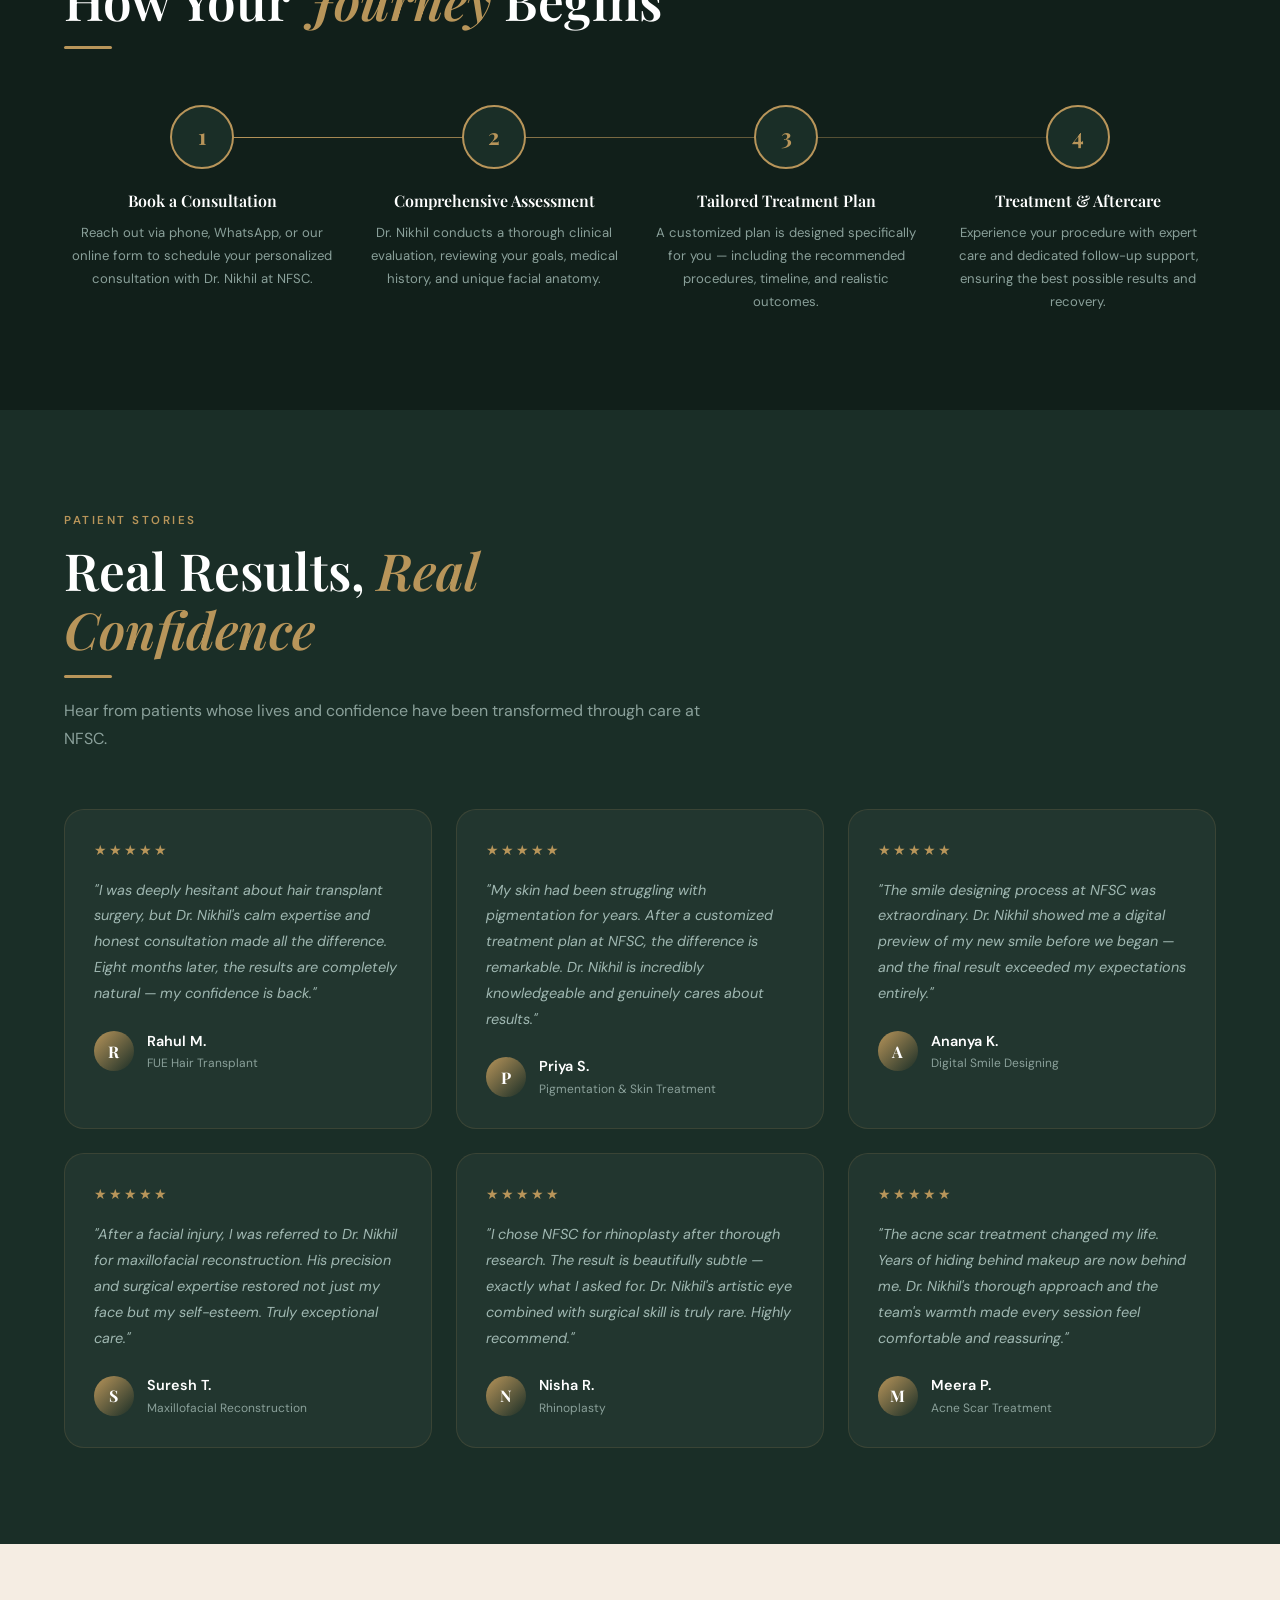
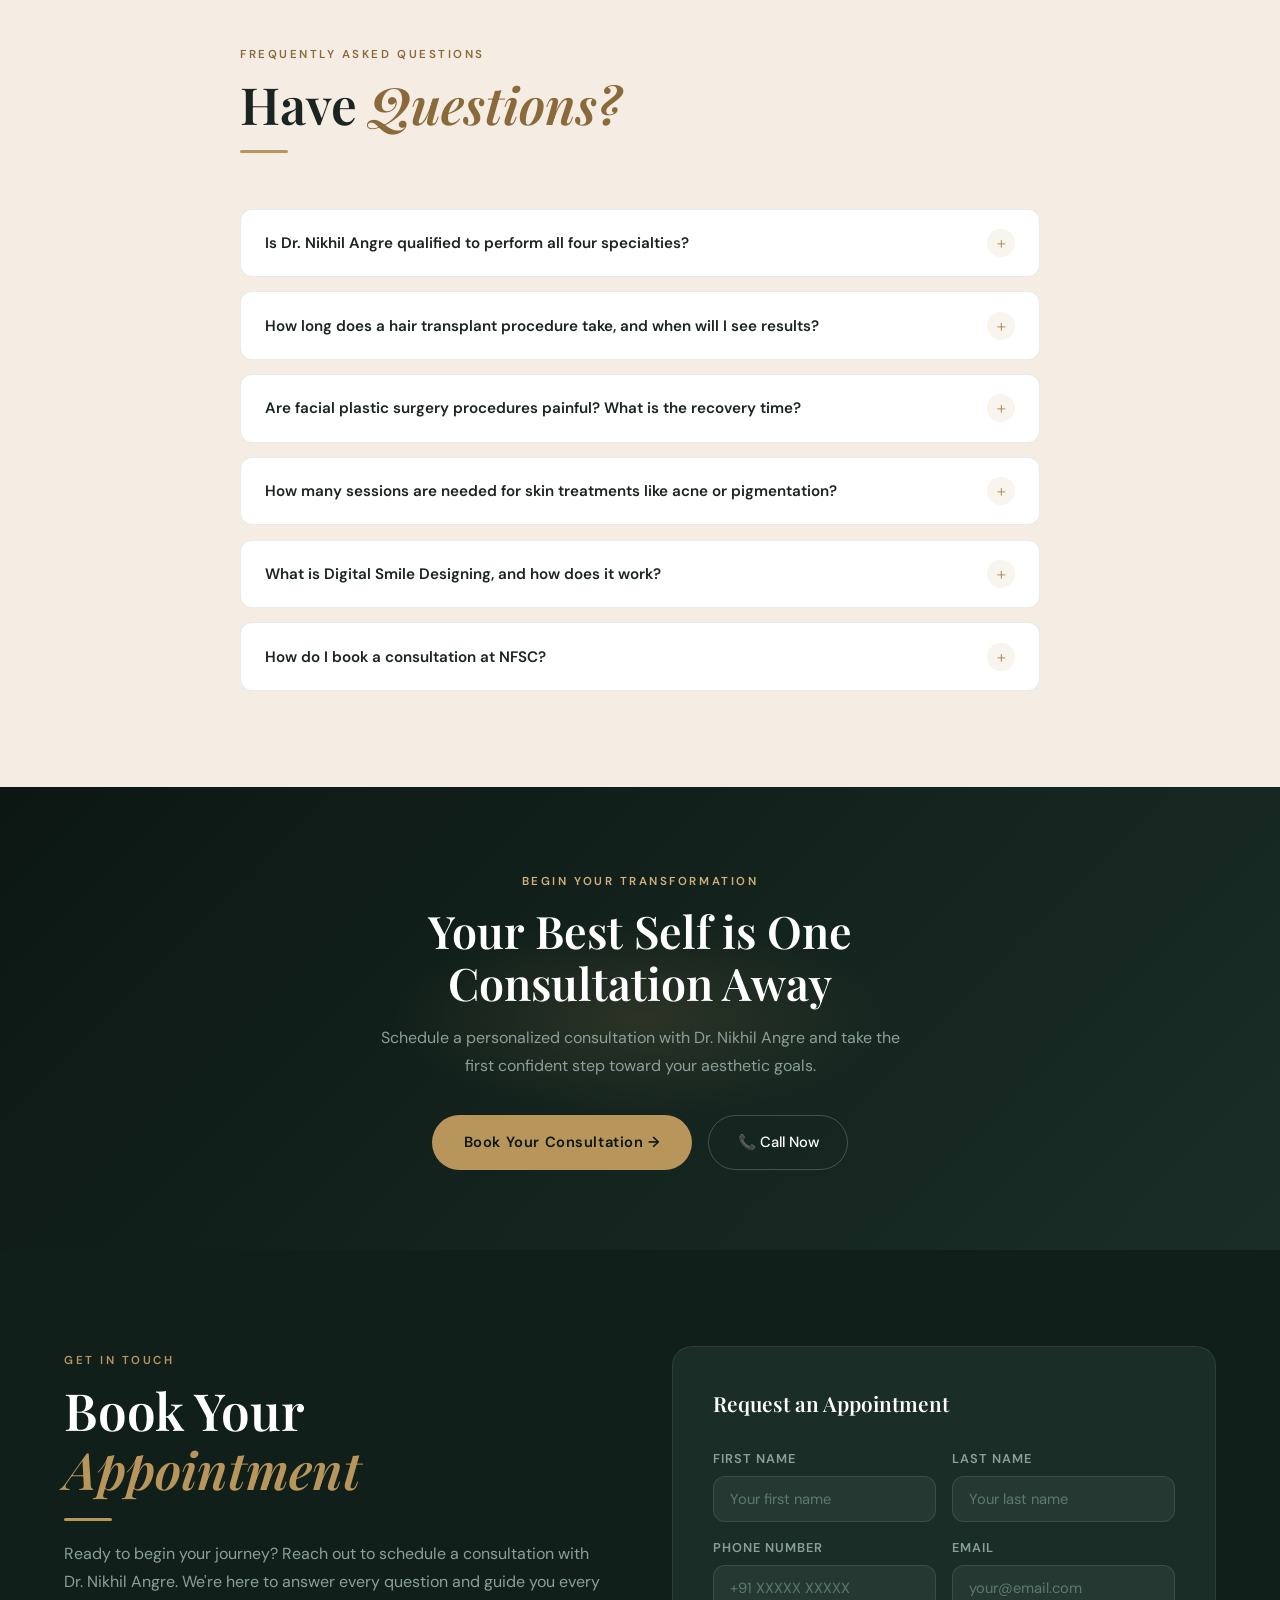
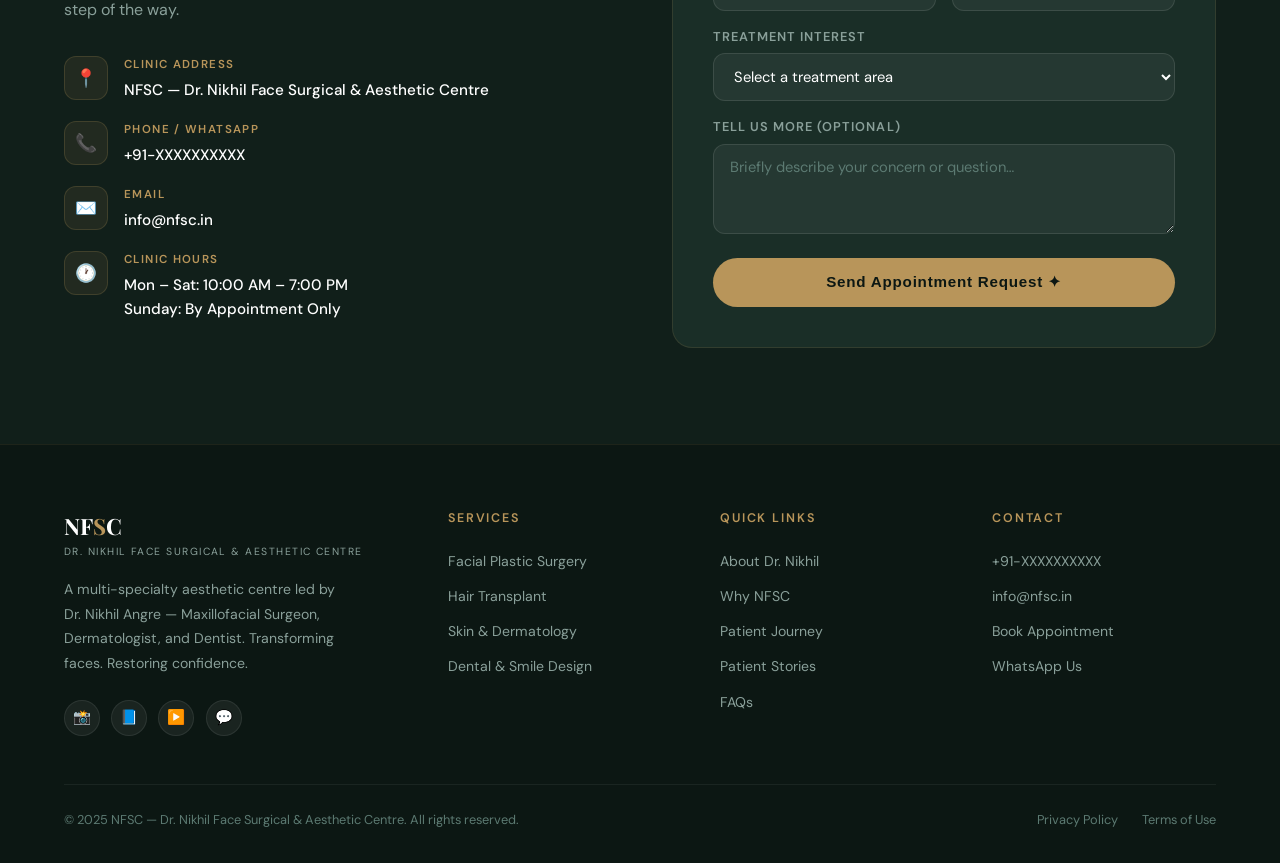
==== commit cbc34b48: "index.html" ====
--- a/index.html
+++ b/index.html
@@ -494,7 +494,7 @@
             <div class="contact-icon">📍</div>
             <div>
               <div class="contact-item-label">Clinic Address</div>
-              <div class="contact-item-value">NFSC — Dr. Nikhil Face Surgical & Aesthetic Centre<br/>[Clinic Address — Please Update]</div>
+              <div class="contact-item-value">NFSC — Dr. Nikhil Face Surgical & Aesthetic Centre</div>
             </div>
           </div>
           <div class="contact-item">
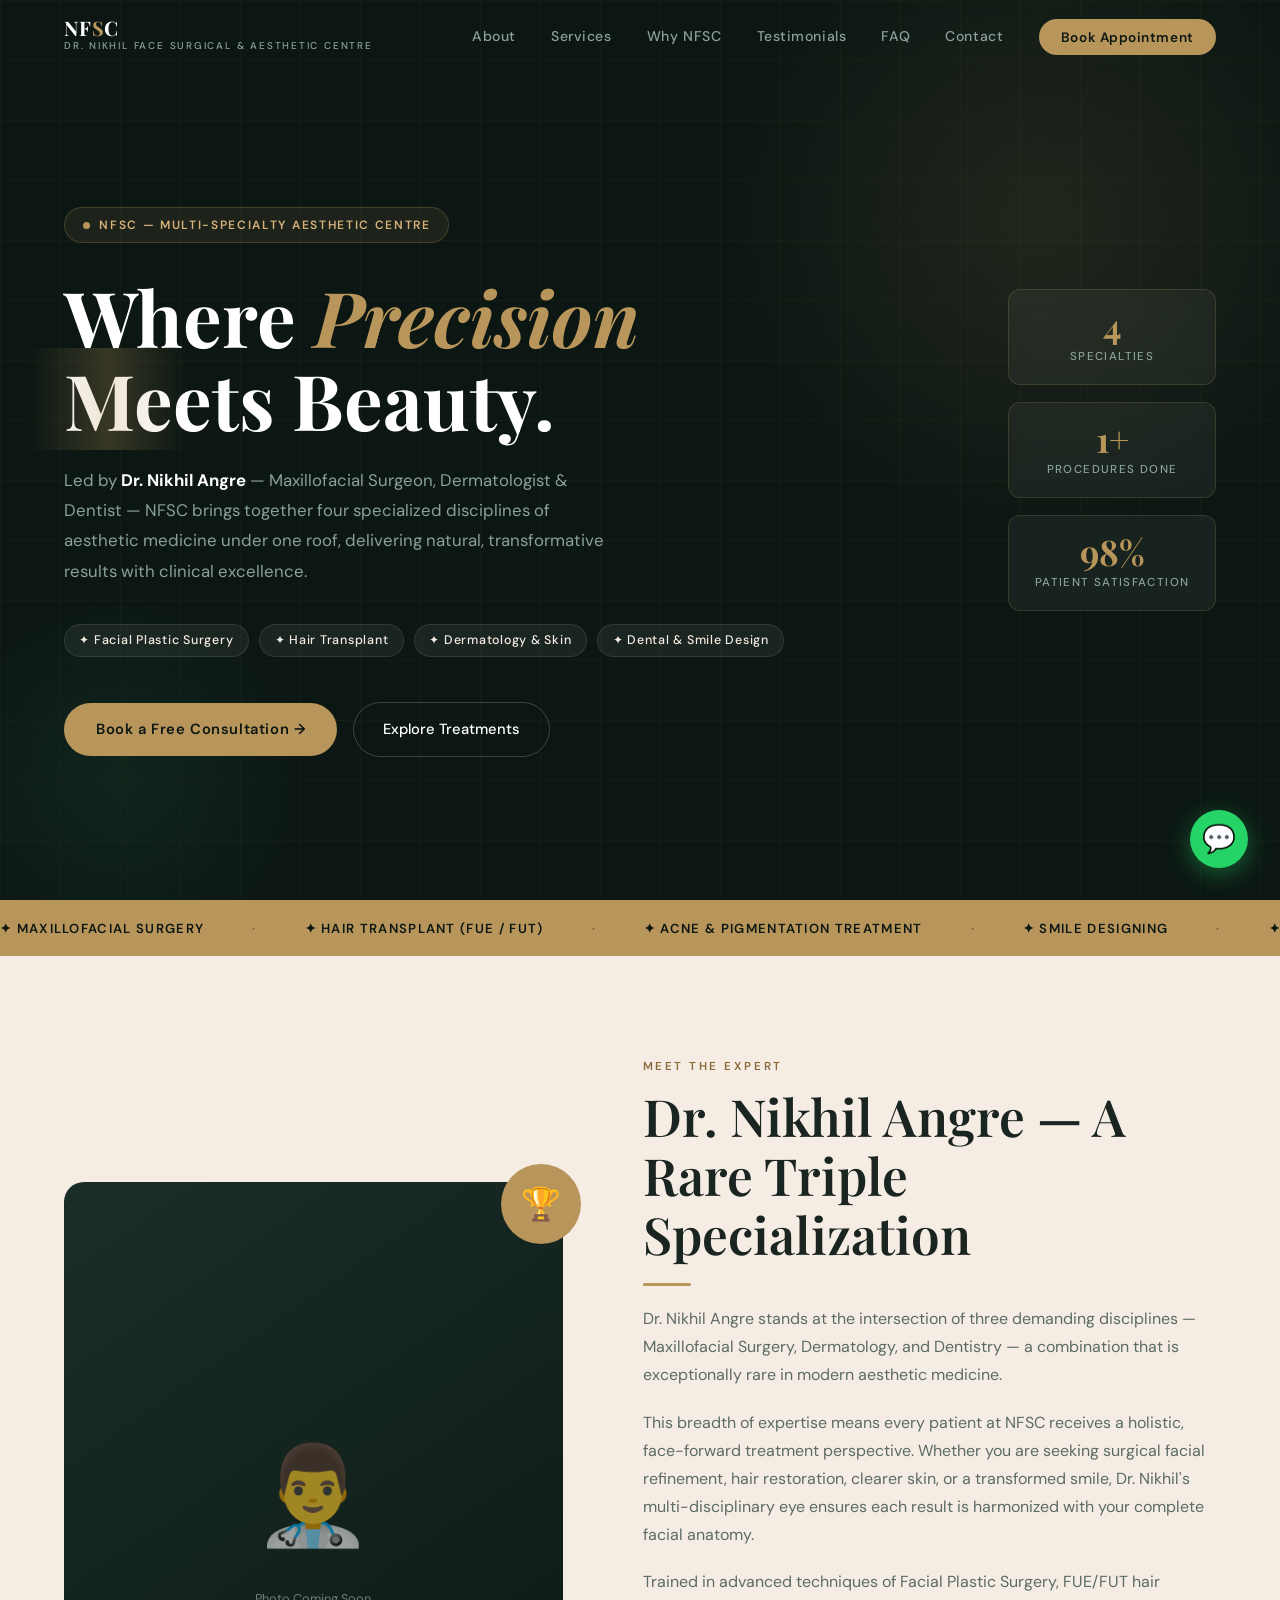
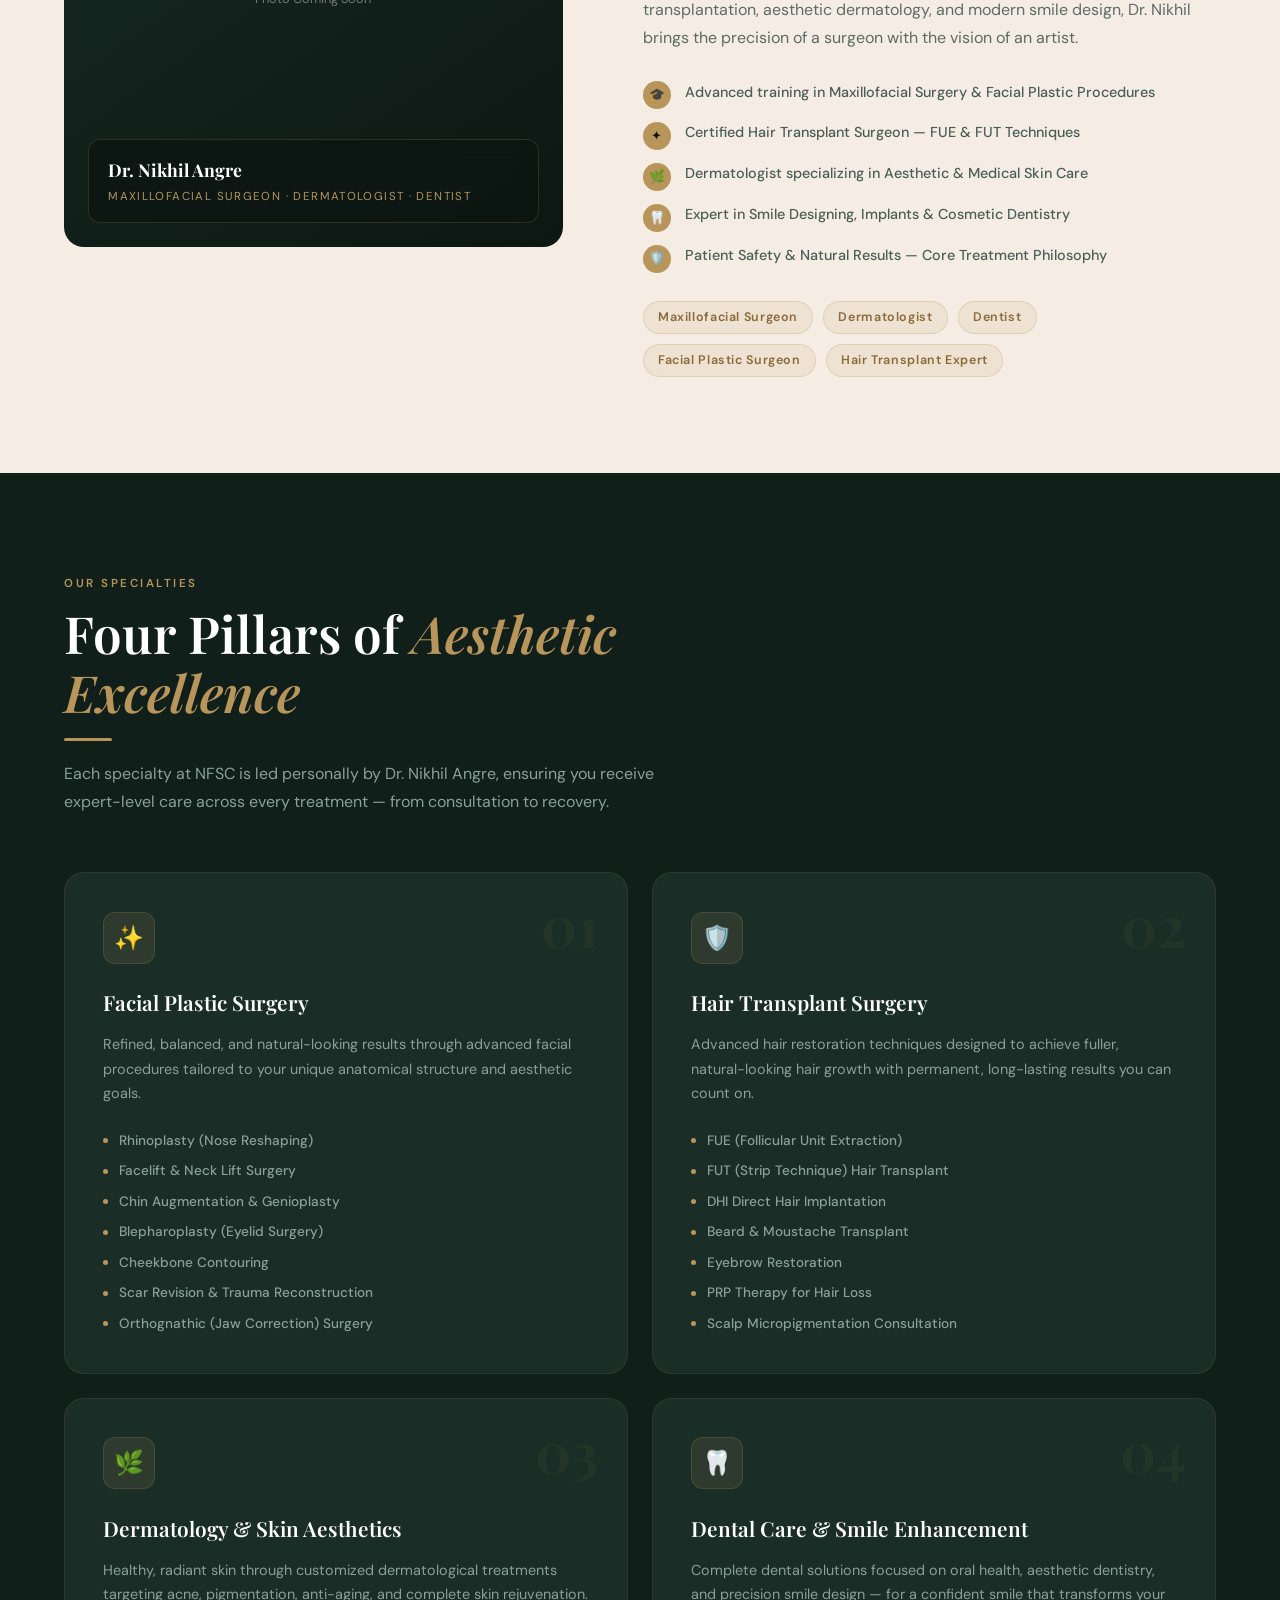
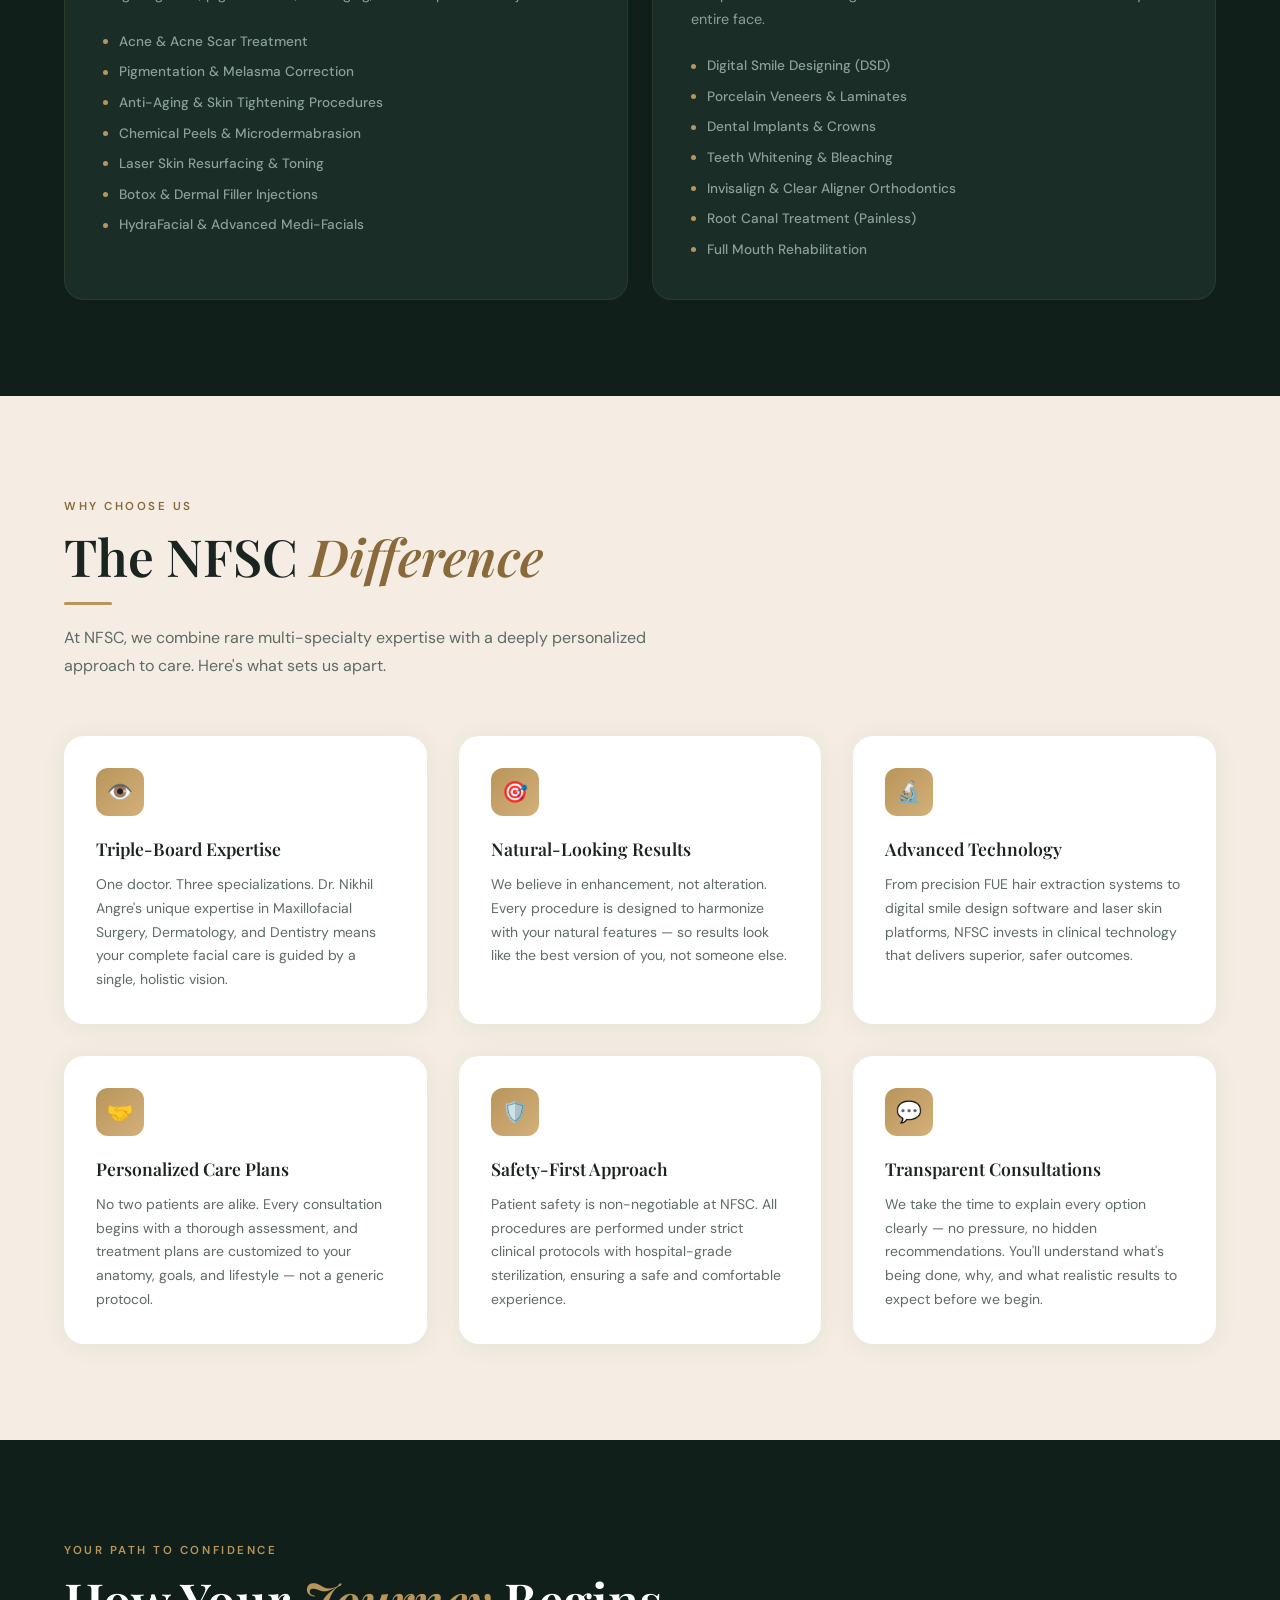
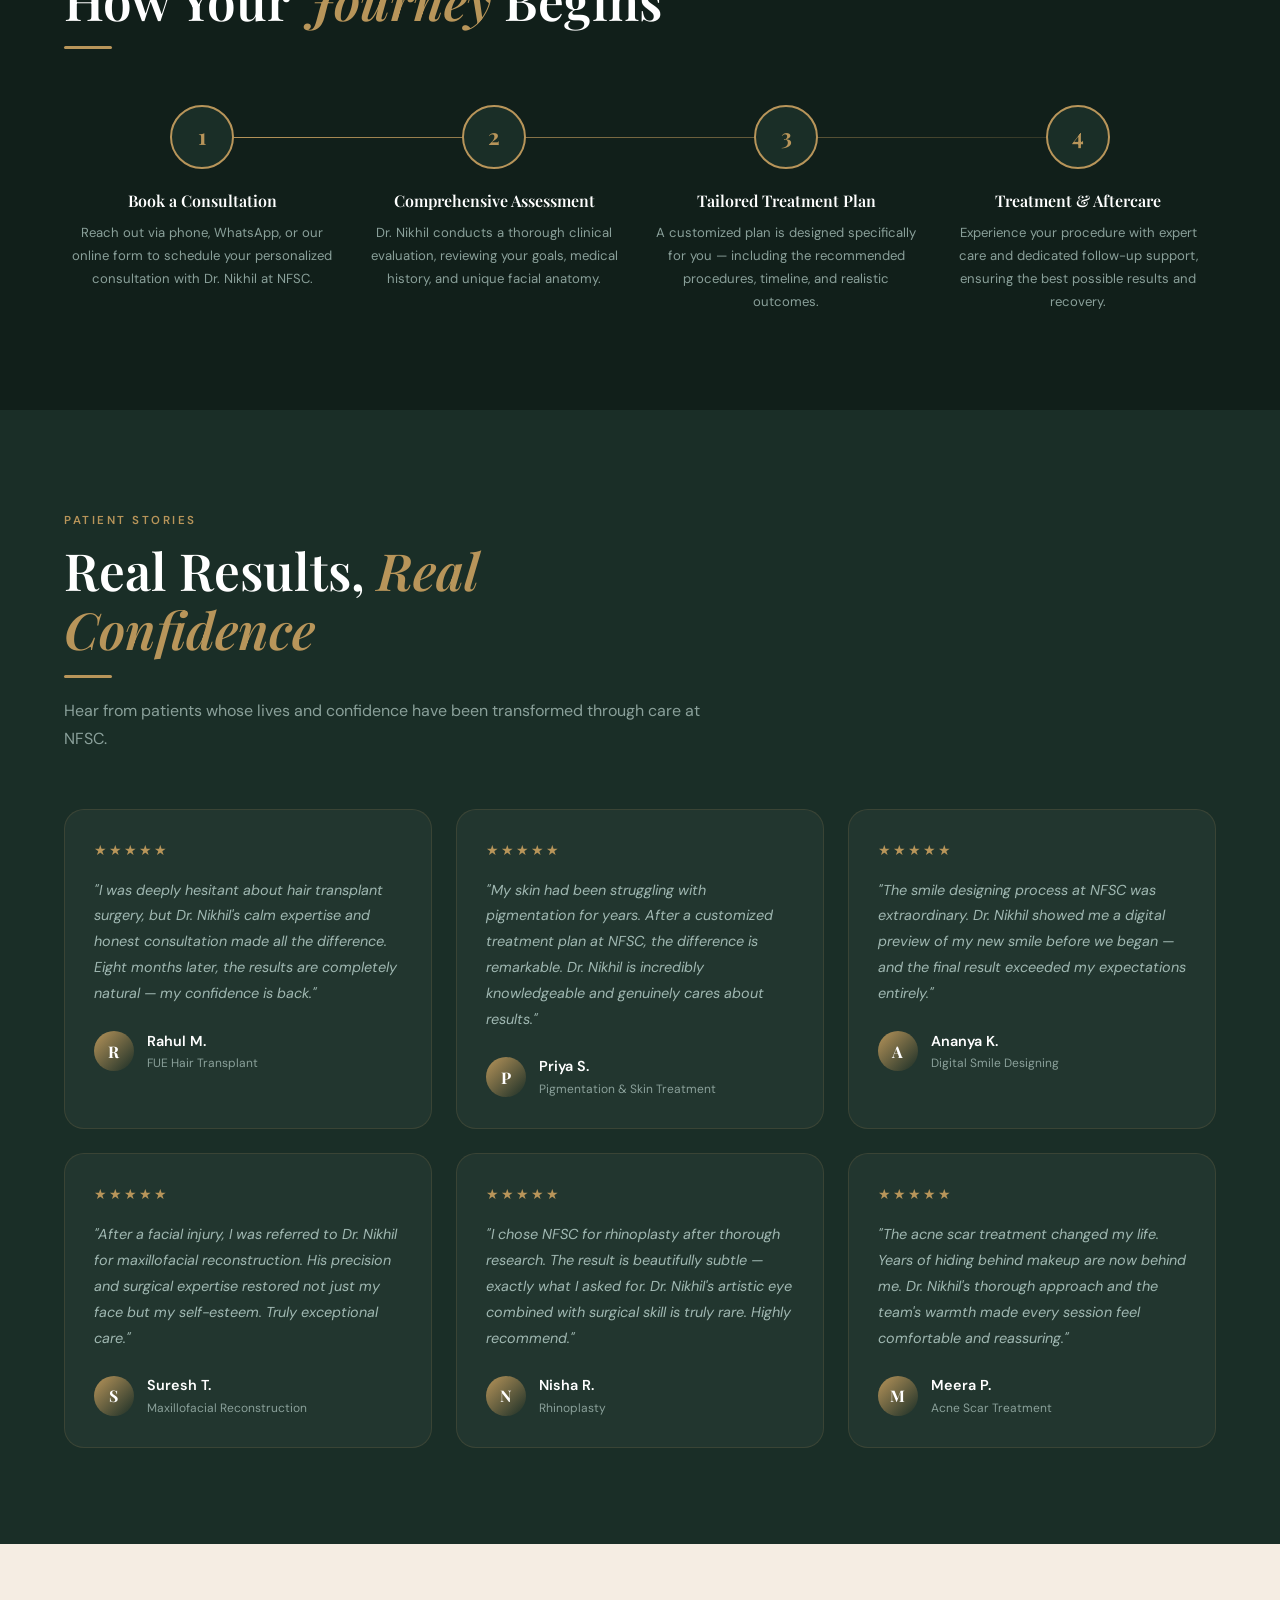
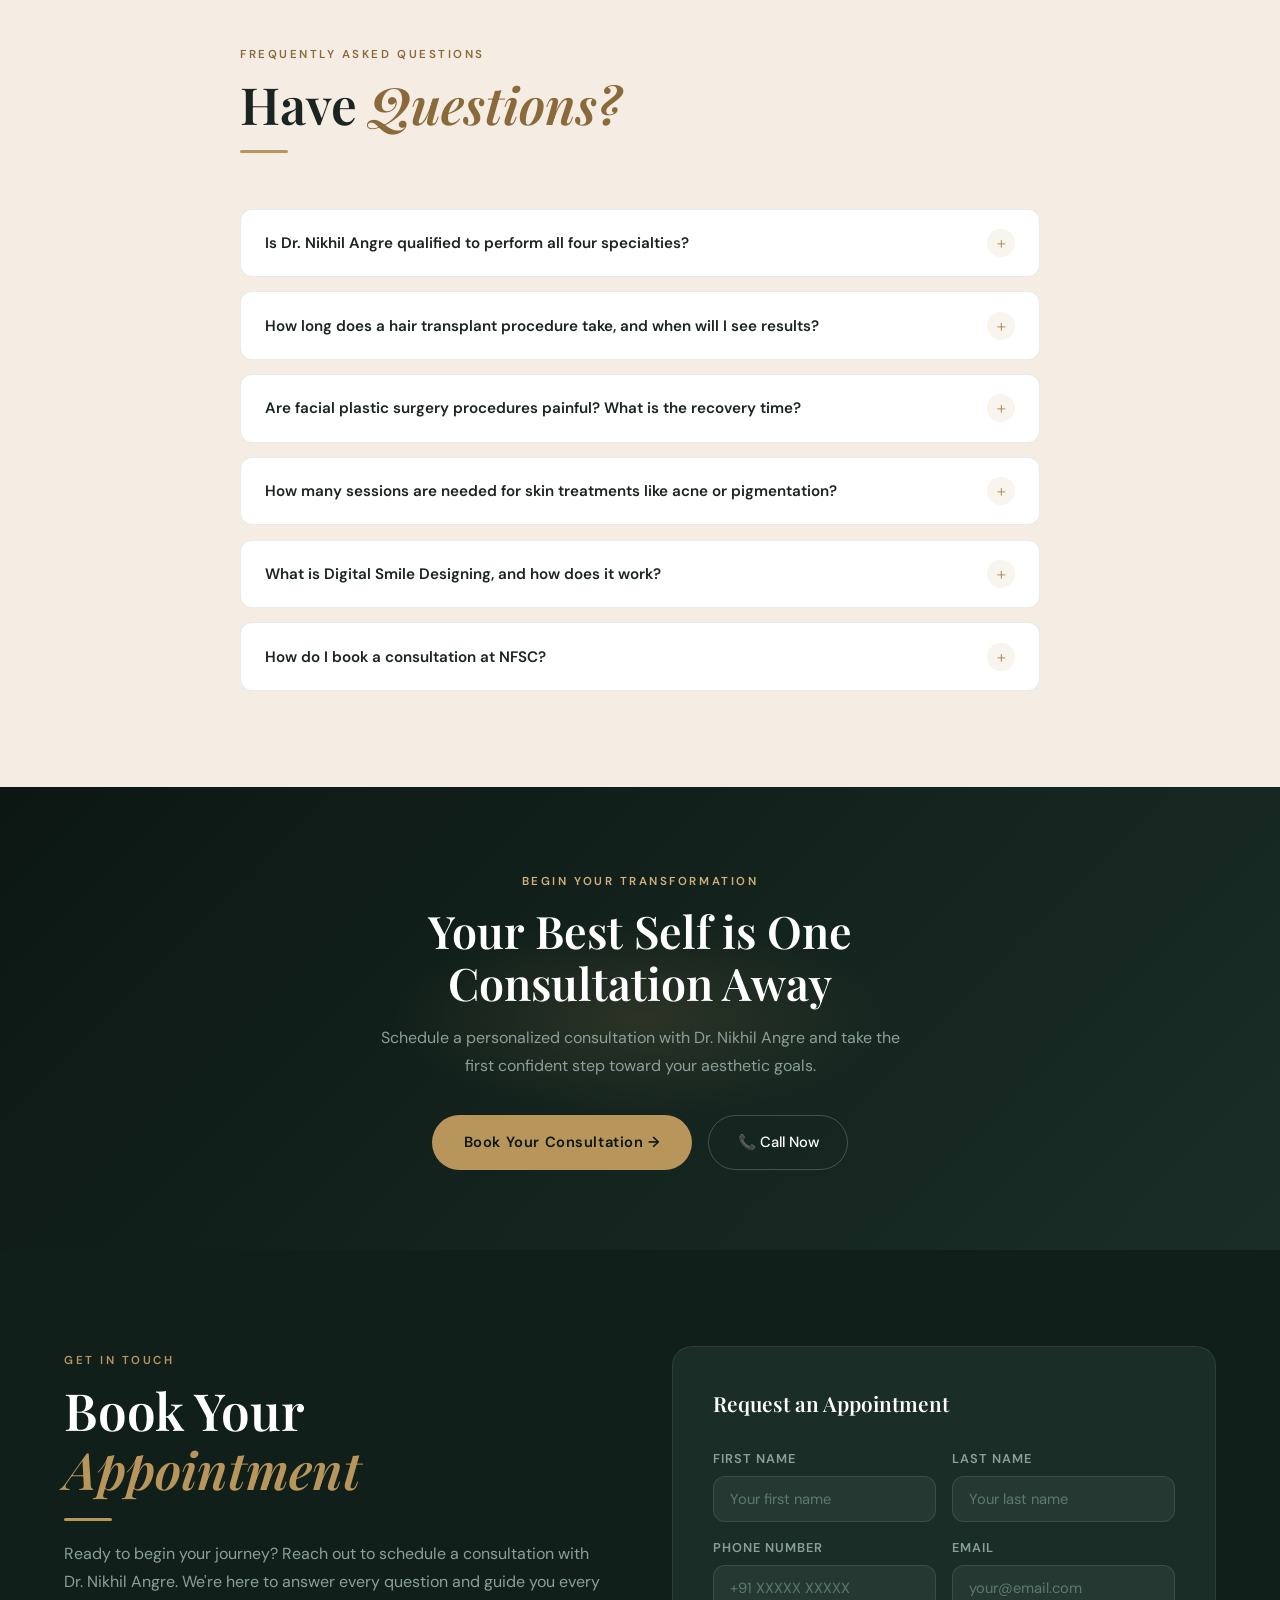
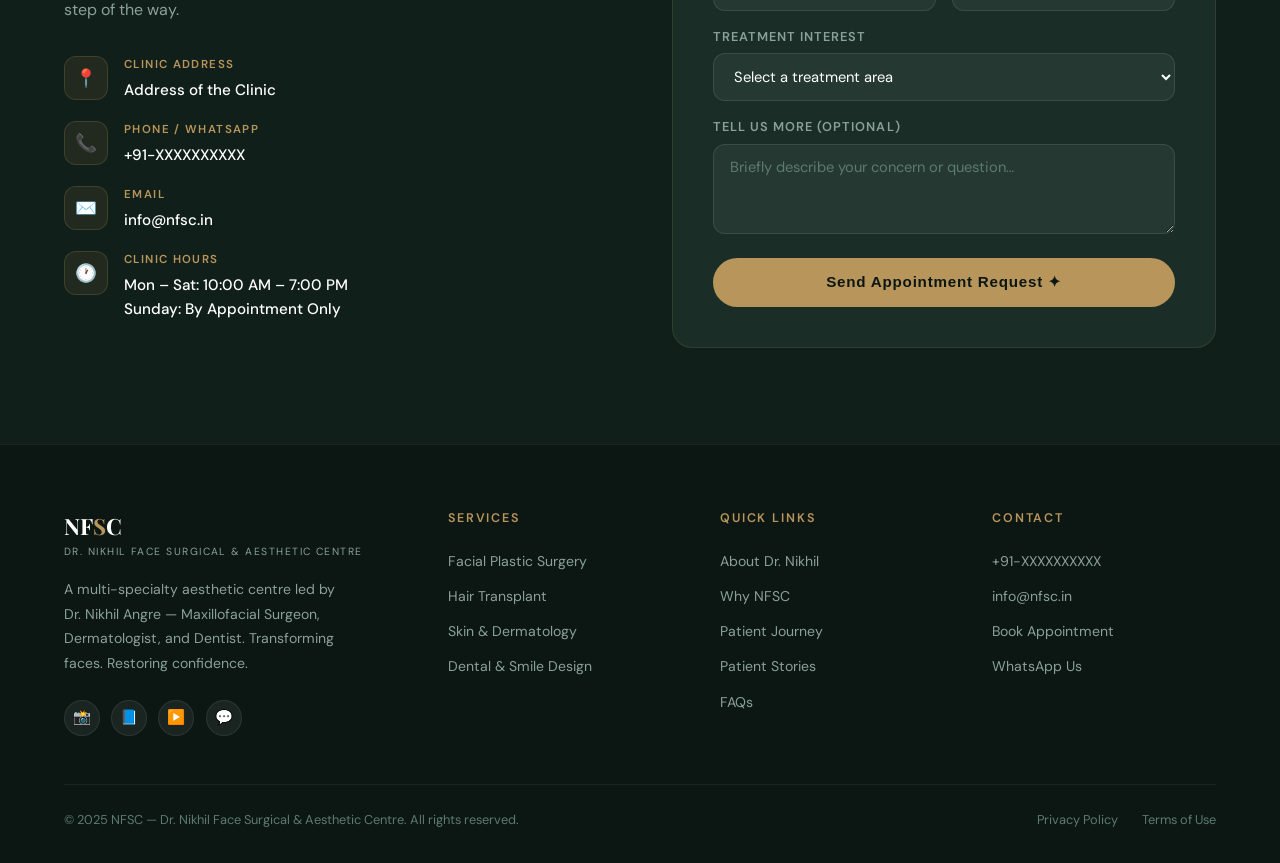
==== commit 09534f60: "index.html" ====
--- a/index.html
+++ b/index.html
@@ -494,7 +494,7 @@
             <div class="contact-icon">📍</div>
             <div>
               <div class="contact-item-label">Clinic Address</div>
-              <div class="contact-item-value">NFSC — Dr. Nikhil Face Surgical & Aesthetic Centre</div>
+              <div class="contact-item-value">Address of the Clinic</div>
             </div>
           </div>
           <div class="contact-item">
